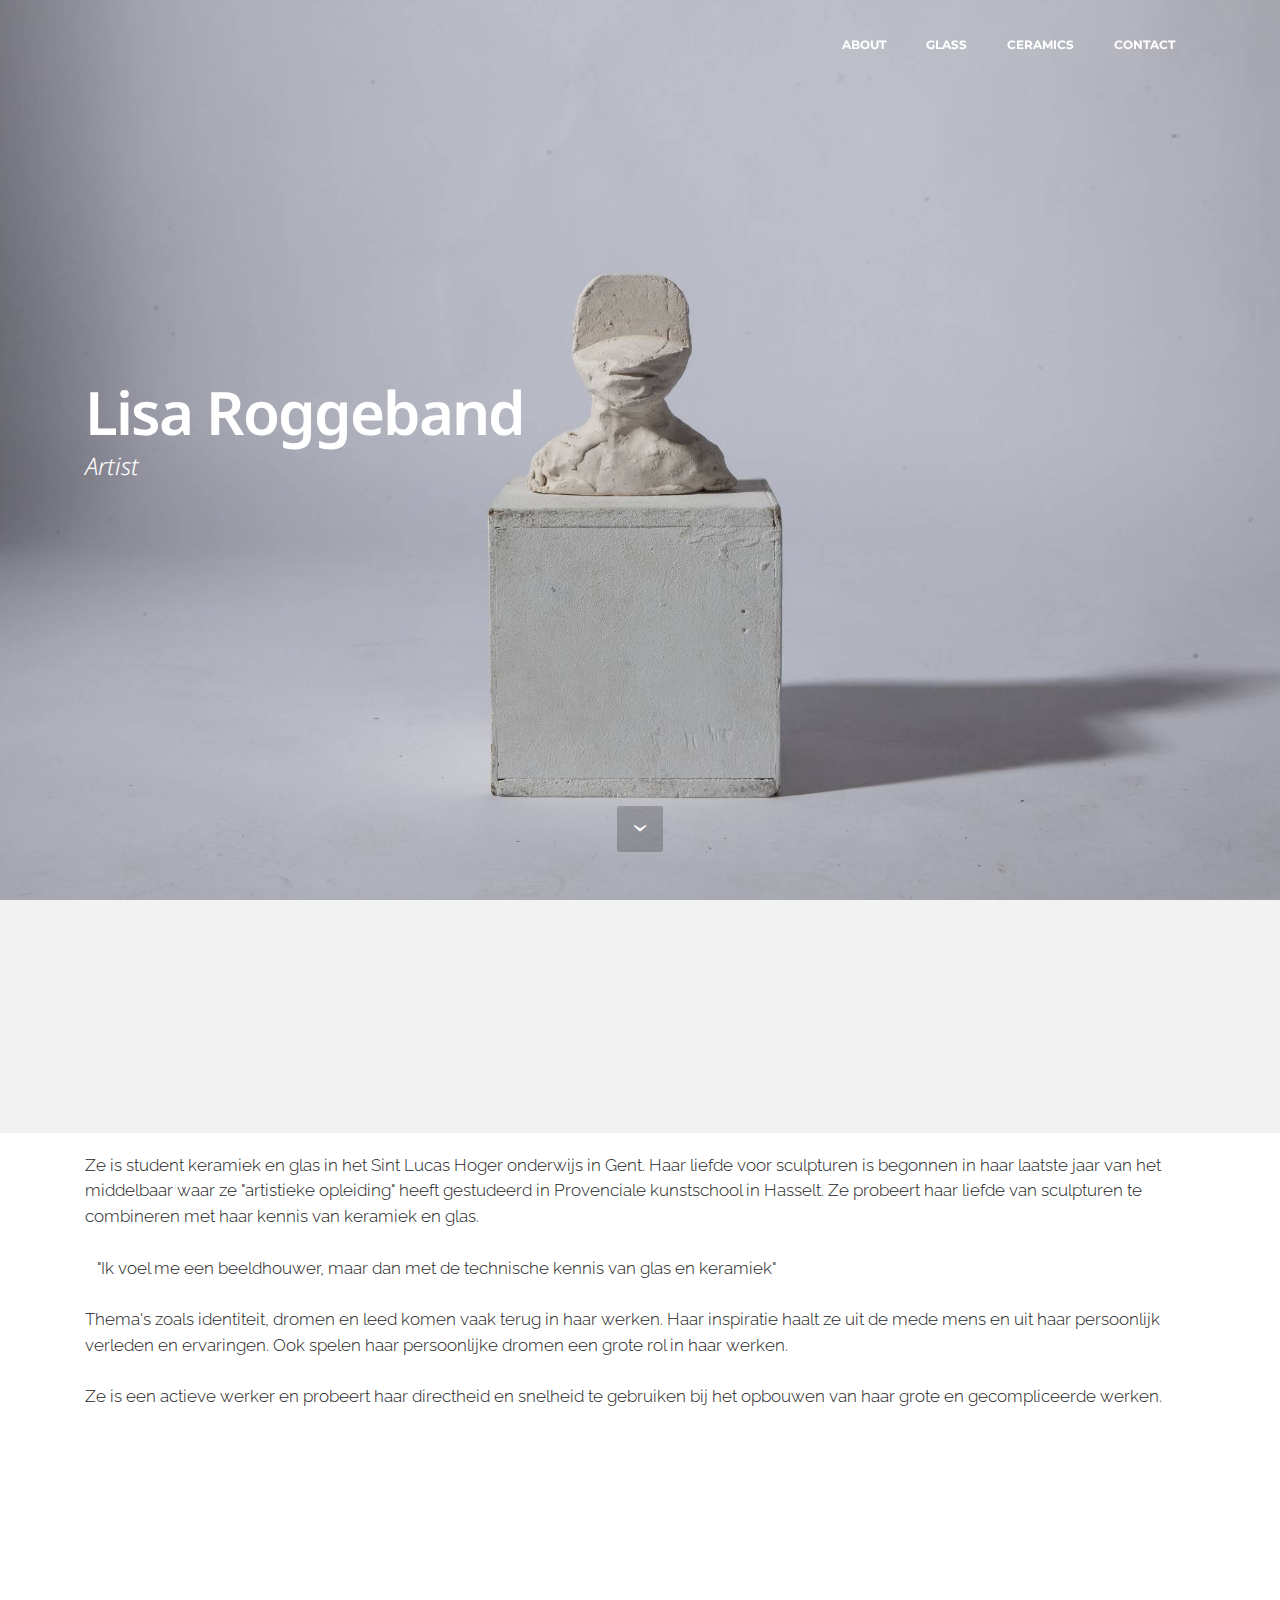
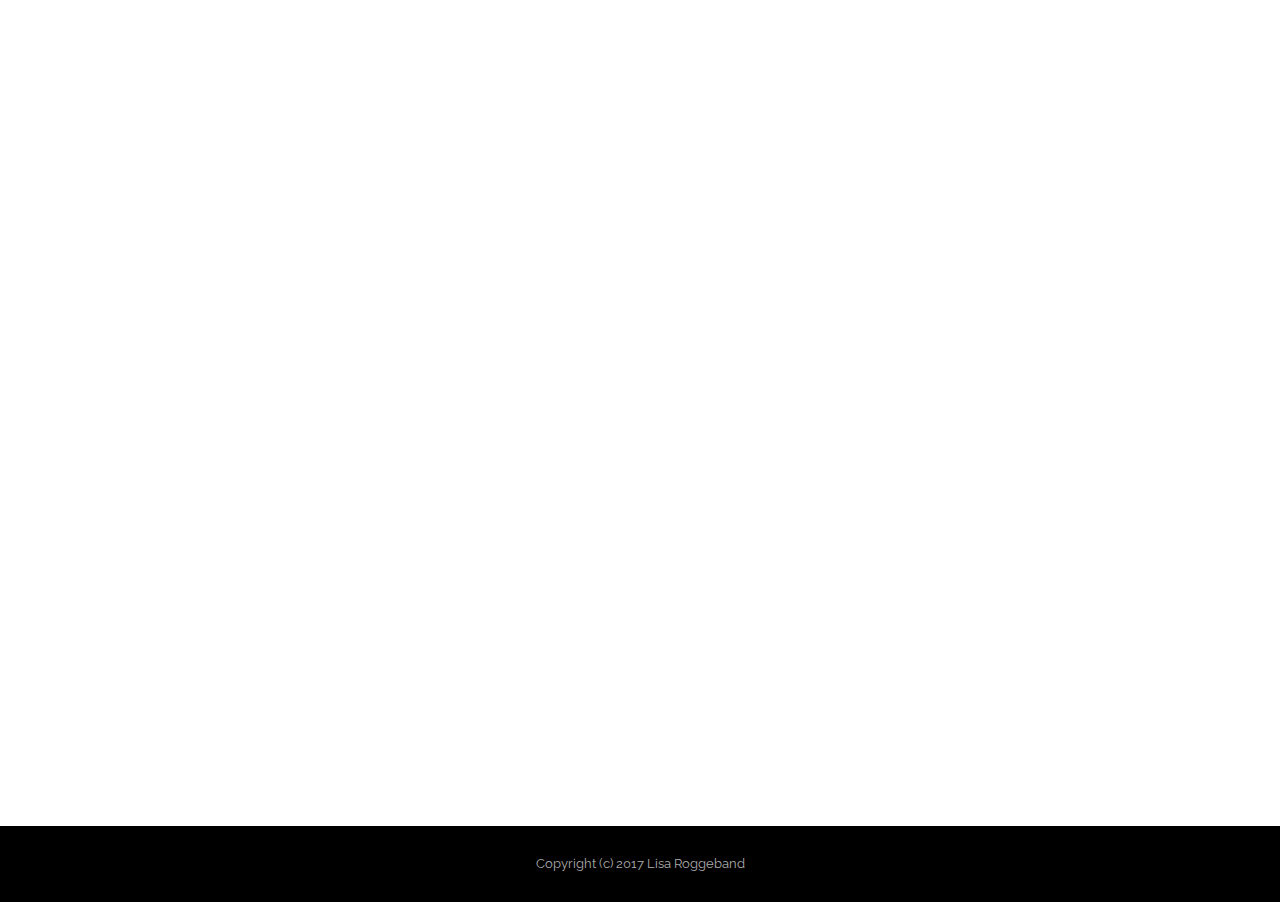
==== index.html @ eeccc331 "create github pages" ====
<!DOCTYPE html>
<html>
<head>
  <!-- Site made with Mobirise Website Builder v3.12.1, https://mobirise.com -->
  <meta charset="UTF-8">
  <meta http-equiv="X-UA-Compatible" content="IE=edge">
  <meta name="generator" content="Mobirise v3.12.1, mobirise.com">
  <meta name="viewport" content="width=device-width, initial-scale=1">
  <link rel="shortcut icon" href="assets/images/logo.png" type="image/x-icon">
  <meta name="description" content="">
  
  <link rel="stylesheet" href="https://fonts.googleapis.com/css?family=Lora:400,700,400italic,700italic&amp;subset=latin">
  <link rel="stylesheet" href="https://fonts.googleapis.com/css?family=Montserrat:400,700">
  <link rel="stylesheet" href="https://fonts.googleapis.com/css?family=Raleway:100,100i,200,200i,300,300i,400,400i,500,500i,600,600i,700,700i,800,800i,900,900i">
  <link rel="stylesheet" href="assets/bootstrap-material-design-font/css/material.css">
  <link rel="stylesheet" href="assets/tether/tether.min.css">
  <link rel="stylesheet" href="assets/bootstrap/css/bootstrap.min.css">
  <link rel="stylesheet" href="assets/dropdown/css/style.css">
  <link rel="stylesheet" href="assets/animate.css/animate.min.css">
  <link rel="stylesheet" href="assets/socicon/css/styles.css">
  <link rel="stylesheet" href="assets/theme/css/style.css">
  <link rel="stylesheet" href="assets/mobirise/css/mbr-additional.css" type="text/css">
  
  
  
</head>
<body>
<section id="menu-1">

    <nav class="navbar navbar-dropdown bg-color transparent navbar-fixed-top">
        <div class="container">

            <div class="mbr-table">
                
                <div class="mbr-table-cell">

                    <button class="navbar-toggler pull-xs-right hidden-md-up" type="button" data-toggle="collapse" data-target="#exCollapsingNavbar">
                        <div class="hamburger-icon"></div>
                    </button>

                    <ul class="nav-dropdown collapse pull-xs-right nav navbar-nav navbar-toggleable-sm" id="exCollapsingNavbar"><li class="nav-item"><a class="nav-link link" href="index.html">ABOUT</a></li><li class="nav-item"><a class="nav-link link" href="page1.html" aria-expanded="false">GLASS</a></li><li class="nav-item"><a class="nav-link link" href="page2.html" aria-expanded="false">CERAMICS</a></li><li class="nav-item"><a class="nav-link link" href="index.html#form1-2" aria-expanded="false">CONTACT</a></li></ul>
                    <button hidden="" class="navbar-toggler navbar-close" type="button" data-toggle="collapse" data-target="#exCollapsingNavbar">
                        <div class="close-icon"></div>
                    </button>

                </div>
            </div>

        </div>
    </nav>

</section>

<section class="engine"><a rel="external" href="https://mobirise.com">mobirise.com</a></section><section class="mbr-section mbr-section-hero mbr-section-full mbr-section-with-arrow mbr-after-navbar" id="header5-0" style="background-image: url(assets/images/-mg-2000x1333.jpg);">

    

    <div class="mbr-table-cell">

        <div class="container">
            <div class="row">
                <div class="mbr-section col-md-10">

                    <h1 class="mbr-section-title display-1">Lisa Roggeband</h1>
                    <p class="mbr-section-lead lead">Artist</p>
                    
                </div>
            </div>
        </div>
    </div>

    <div class="mbr-arrow mbr-arrow-floating" aria-hidden="true"><a href="#msg-box1-v"><i class="mbr-arrow-icon"></i></a></div>

</section>

<section class="mbr-info mbr-info-extra mbr-section mbr-section-md-padding" id="msg-box1-v" style="background-color: rgb(242, 242, 242); padding-top: 90px; padding-bottom: 90px;">

    
    <div class="container">
        <div class="row">


            


            <div class="mbr-table-md-up">
                <div class="mbr-table-cell mbr-right-padding-md-up col-md-8 text-xs-center text-md-left">
                    
                    <h3 class="mbr-info-title mbr-section-title display-2">Student keramiek &amp; glas</h3>
                </div>

                <div class="mbr-table-cell col-md-4">
                    <div class="text-xs-center"><a class="btn btn-white" href="index.html#content1-o">more info</a></div>
                </div>
            </div>


        </div>
    </div>
</section>

<section class="mbr-section article mbr-section__container" id="content1-o" style="background-color: rgb(255, 255, 255); padding-top: 20px; padding-bottom: 20px;">

    <div class="container">
        <div class="row">
            <div class="col-xs-12 lead">Ze is student keramiek en glas in het Sint Lucas Hoger onderwijs in Gent.  Haar liefde voor sculpturen is begonnen in haar laatste jaar van het middelbaar waar ze  "artistieke opleiding" heeft gestudeerd in Provenciale  kunstschool in Hasselt.  Ze  probeert haar liefde van sculpturen  te combineren met haar kennis van  keramiek en glas.<div><br></div><div>&nbsp; &nbsp;"Ik voel me een beeldhouwer, maar dan met de  technische kennis van glas en keramiek"</div><div><br></div><div>Thema's zoals identiteit, dromen en leed komen vaak terug in haar werken.  Haar inspiratie haalt ze uit de mede mens <span style="font-size: 1.07rem; line-height: 1.5;">en uit haar persoonlijk verleden en ervaringen. Ook spelen haar persoonlijke dromen een grote rol in haar werken.</span></div><div><br></div><div>Ze is een actieve werker en probeert haar directheid en snelheid te gebruiken bij het opbouwen van haar  grote en gecompliceerde werken.</div></div>
        </div>
    </div>

</section>

<section class="mbr-section" id="form1-2" style="background-color: rgb(255, 255, 255); padding-top: 120px; padding-bottom: 120px;">
    
    <div class="mbr-section mbr-section__container mbr-section__container--middle">
        <div class="container">
            <div class="row">
                <div class="col-xs-12 text-xs-center">
                    <h3 class="mbr-section-title display-2">CONTACT FORM</h3>
                    <small class="mbr-section-subtitle"></small>
                </div>
            </div>
        </div>
    </div>
    <div class="mbr-section mbr-section-nopadding">
        <div class="container">
            <div class="row">
                <div class="col-xs-12 col-lg-10 col-lg-offset-1" data-form-type="formoid">


                    <div data-form-alert="true">
                        <div hidden="" data-form-alert-success="true" class="alert alert-form alert-success text-xs-center">Thanks for filling out form!</div>
                    </div>


                    <form action="https://mobirise.com/" method="post" data-form-title="CONTACT FORM">

                        <input type="hidden" value="vZGWhtPg8Lp23TnS9Wq8iOWR2D7Uo6LAaB0rrmA/RRCrQzV2FzA0Ax295Jabs2eQltb4rf1u24+aYiEefLX6XYoqRuXpd+p9cpqfuoFsU4Yz9h3Vhm1+t+rFtTfT/Kjt" data-form-email="true">

                        <div class="row row-sm-offset">

                            <div class="col-xs-12 col-md-4">
                                <div class="form-group">
                                    <label class="form-control-label" for="form1-2-name">Name<span class="form-asterisk">*</span></label>
                                    <input type="text" class="form-control" name="name" required="" data-form-field="Name" id="form1-2-name">
                                </div>
                            </div>

                            <div class="col-xs-12 col-md-4">
                                <div class="form-group">
                                    <label class="form-control-label" for="form1-2-email">Email<span class="form-asterisk">*</span></label>
                                    <input type="email" class="form-control" name="email" required="" data-form-field="Email" id="form1-2-email">
                                </div>
                            </div>

                            <div class="col-xs-12 col-md-4">
                                <div class="form-group">
                                    <label class="form-control-label" for="form1-2-phone">Phone</label>
                                    <input type="tel" class="form-control" name="phone" data-form-field="Phone" id="form1-2-phone">
                                </div>
                            </div>

                        </div>

                        <div class="form-group">
                            <label class="form-control-label" for="form1-2-message">Message</label>
                            <textarea class="form-control" name="message" rows="7" data-form-field="Message" id="form1-2-message"></textarea>
                        </div>

                        <div><button type="submit" class="btn btn-black">CONTACT US</button></div>

                    </form>
                </div>
            </div>
        </div>
    </div>
</section>

<section class="mbr-section mbr-section-md-padding" id="social-buttons1-u" style="background-color: rgb(255, 255, 255); padding-top: 90px; padding-bottom: 90px;">
    
    <div class="container">
        <div class="row">
            <div class="col-md-8 col-md-offset-2 text-xs-center">
                <h3 class="mbr-section-title display-2">SHARE THIS PAGE!</h3>
                <div>

                  <div class="mbr-social-likes" data-counters="false">
                    <span class="btn btn-social facebook" title="Share link on Facebook">
                        <i class="socicon socicon-facebook"></i>
                    </span>
                    <span class="btn btn-social twitter" title="Share link on Twitter">
                        <i class="socicon socicon-twitter"></i>
                    </span>
                    <span class="btn btn-social plusone" title="Share link on Google+">
                        <i class="socicon socicon-googleplus"></i>
                    </span>
                    
                    
                  </div>

                </div>
            </div>
        </div>
    </div>
</section>

<footer class="mbr-small-footer mbr-section mbr-section-nopadding" id="footer1-12" style="background-color: rgb(0, 0, 0); padding-top: 1.75rem; padding-bottom: 1.75rem;">
    
    <div class="container">
        <p class="text-xs-center">Copyright (c) 2017 Lisa Roggeband</p>
    </div>
</footer>


  <script src="assets/web/assets/jquery/jquery.min.js"></script>
  <script src="assets/tether/tether.min.js"></script>
  <script src="assets/bootstrap/js/bootstrap.min.js"></script>
  <script src="assets/smooth-scroll/smooth-scroll.js"></script>
  <script src="assets/dropdown/js/script.min.js"></script>
  <script src="assets/touch-swipe/jquery.touch-swipe.min.js"></script>
  <script src="assets/viewport-checker/jquery.viewportchecker.js"></script>
  <script src="assets/social-likes/social-likes.js"></script>
  <script src="assets/theme/js/script.js"></script>
  <script src="assets/formoid/formoid.min.js"></script>
  
  
  <input name="animation" type="hidden">
  </body>
</html>
---- assets/bootstrap-material-design-font/css/material.css ----
@font-face {
  font-family: 'Material-Design-Icons';
  src: url('../fonts/Material-Design-Icons.eot?3ocs8m');
  src: url('../fonts/Material-Design-Icons.eot?#iefix3ocs8m') format('embedded-opentype'), url('../fonts/Material-Design-Icons.woff?3ocs8m') format('woff'), url('../fonts/Material-Design-Icons.ttf?3ocs8m') format('truetype'), url('../fonts/Material-Design-Icons.svg?3ocs8m#Material-Design-Icons') format('svg');
  font-weight: normal;
  font-style: normal;
}
[class^="mdi-"],
[class*="mdi-"] {
  speak: none;
  display: inline-block;
  font-style: normal;
  font-variant:normal;
  font-weight:normal;
  /*font-size:24px;*/
  line-height:1;
  font-family:'Material-Design-Icons' !important;
  text-rendering: auto;
  
  -webkit-font-smoothing: antialiased;
  -moz-osx-font-smoothing: grayscale;
  -webkit-transform: translate(0, 0);
      -ms-transform: translate(0, 0);
          transform: translate(0, 0);
}
[class^="mdi-"]:before,
[class*="mdi-"]:before {
  display: inline-block;
  speak: none;
  text-decoration: inherit;
}
[class^="mdi-"].pull-left,
[class*="mdi-"].pull-left {
  margin-right: .3em;
}
[class^="mdi-"].pull-right,
[class*="mdi-"].pull-right {
  margin-left: .3em;
}
[class^="mdi-"].mdi-lg:before,
[class*="mdi-"].mdi-lg:before,
[class^="mdi-"].mdi-lg:after,
[class*="mdi-"].mdi-lg:after {
  font-size: 1.33333333em;
  line-height: 0.75em;
  vertical-align: -15%;
}
[class^="mdi-"].mdi-2x:before,
[class*="mdi-"].mdi-2x:before,
[class^="mdi-"].mdi-2x:after,
[class*="mdi-"].mdi-2x:after {
  font-size: 2em;
}
[class^="mdi-"].mdi-3x:before,
[class*="mdi-"].mdi-3x:before,
[class^="mdi-"].mdi-3x:after,
[class*="mdi-"].mdi-3x:after {
  font-size: 3em;
}
[class^="mdi-"].mdi-4x:before,
[class*="mdi-"].mdi-4x:before,
[class^="mdi-"].mdi-4x:after,
[class*="mdi-"].mdi-4x:after {
  font-size: 4em;
}
[class^="mdi-"].mdi-5x:before,
[class*="mdi-"].mdi-5x:before,
[class^="mdi-"].mdi-5x:after,
[class*="mdi-"].mdi-5x:after {
  font-size: 5em;
}
[class^="mdi-device-signal-cellular-"]:after,
[class^="mdi-device-battery-"]:after,
[class^="mdi-device-battery-charging-"]:after,
[class^="mdi-device-signal-cellular-connected-no-internet-"]:after,
[class^="mdi-device-signal-wifi-"]:after,
[class^="mdi-device-signal-wifi-statusbar-not-connected"]:after,
.mdi-device-network-wifi:after {
  opacity: .3;
  position: absolute;
  left: 0;
  top: 0;
  z-index: 1;
  display: inline-block;
  speak: none;
  text-decoration: inherit;
}
[class^="mdi-device-signal-cellular-"]:after {
  content: "\e758";
}
[class^="mdi-device-battery-"]:after {
  content: "\e735";
}
[class^="mdi-device-battery-charging-"]:after {
  content: "\e733";
}
[class^="mdi-device-signal-cellular-connected-no-internet-"]:after {
  content: "\e75d";
}
[class^="mdi-device-signal-wifi-"]:after,
.mdi-device-network-wifi:after {
  content: "\e765";
}
[class^="mdi-device-signal-wifi-statusbasr-not-connected"]:after {
  content: "\e8f7";
}
.mdi-device-signal-cellular-off:after,
.mdi-device-signal-cellular-null:after,
.mdi-device-signal-cellular-no-sim:after,
.mdi-device-signal-wifi-off:after,
.mdi-device-signal-wifi-4-bar:after,
.mdi-device-signal-cellular-4-bar:after,
.mdi-device-battery-alert:after,
.mdi-device-signal-cellular-connected-no-internet-4-bar:after,
.mdi-device-battery-std:after,
.mdi-device-battery-full .mdi-device-battery-unknown:after {
  content: "";
}
.mdi-fw {
  width: 1.28571429em;
  text-align: center;
}
.mdi-ul {
  padding-left: 0;
  margin-left: 2.14285714em;
  list-style-type: none;
}
.mdi-ul > li {
  position: relative;
}
.mdi-li {
  position: absolute;
  left: -2.14285714em;
  width: 2.14285714em;
  top: 0.14285714em;
  text-align: center;
}
.mdi-li.mdi-lg {
  left: -1.85714286em;
}
.mdi-border {
  padding: .2em .25em .15em;
  border: solid 0.08em #eeeeee;
  border-radius: .1em;
}
.mdi-spin {
  -webkit-animation: mdi-spin 2s infinite linear;
  animation: mdi-spin 2s infinite linear;
  -webkit-transform-origin: 50% 50%;
  -ms-transform-origin: 50% 50%;
      transform-origin: 50% 50%;
}
.mdi-pulse {
  -webkit-animation: mdi-spin 1s steps(8) infinite;
  animation: mdi-spin 1s steps(8) infinite;
  -webkit-transform-origin: 50% 50%;
  -ms-transform-origin: 50% 50%;
      transform-origin: 50% 50%;
}
@-webkit-keyframes mdi-spin {
  0% {
    -webkit-transform: rotate(0deg);
    transform: rotate(0deg);
  }
  100% {
    -webkit-transform: rotate(359deg);
    transform: rotate(359deg);
  }
}
@keyframes mdi-spin {
  0% {
    -webkit-transform: rotate(0deg);
    transform: rotate(0deg);
  }
  100% {
    -webkit-transform: rotate(359deg);
    transform: rotate(359deg);
  }
}
.mdi-rotate-90 {
  filter: progid:DXImageTransform.Microsoft.BasicImage(rotation=1);
  -webkit-transform: rotate(90deg);
  -ms-transform: rotate(90deg);
  transform: rotate(90deg);
}
.mdi-rotate-180 {
  filter: progid:DXImageTransform.Microsoft.BasicImage(rotation=2);
  -webkit-transform: rotate(180deg);
  -ms-transform: rotate(180deg);
  transform: rotate(180deg);
}
.mdi-rotate-270 {
  filter: progid:DXImageTransform.Microsoft.BasicImage(rotation=3);
  -webkit-transform: rotate(270deg);
  -ms-transform: rotate(270deg);
  transform: rotate(270deg);
}
.mdi-flip-horizontal {
  filter: progid:DXImageTransform.Microsoft.BasicImage(rotation=0, mirror=1);
  -webkit-transform: scale(-1, 1);
  -ms-transform: scale(-1, 1);
  transform: scale(-1, 1);
}
.mdi-flip-vertical {
  filter: progid:DXImageTransform.Microsoft.BasicImage(rotation=2, mirror=1);
  -webkit-transform: scale(1, -1);
  -ms-transform: scale(1, -1);
  transform: scale(1, -1);
}
:root .mdi-rotate-90,
:root .mdi-rotate-180,
:root .mdi-rotate-270,
:root .mdi-flip-horizontal,
:root .mdi-flip-vertical {
  -webkit-filter: none;
          filter: none;
}
.mdi-stack {
  position: relative;
  display: inline-block;
  width: 2em;
  height: 2em;
  line-height: 2em;
  vertical-align: middle;
}
.mdi-stack-1x,
.mdi-stack-2x {
  position: absolute;
  left: 0;
  width: 100%;
  text-align: center;
}
.mdi-stack-1x {
  line-height: inherit;
}
.mdi-stack-2x {
  font-size: 2em;
}
.mdi-inverse {
  color: #ffffff;
}
/* Start Icons */
.mdi-action-3d-rotation:before {
  content: "\e600";
}
.mdi-action-accessibility:before {
  content: "\e601";
}
.mdi-action-account-balance-wallet:before {
  content: "\e602";
}
.mdi-action-account-balance:before {
  content: "\e603";
}
.mdi-action-account-box:before {
  content: "\e604";
}
.mdi-action-account-child:before {
  content: "\e605";
}
.mdi-action-account-circle:before {
  content: "\e606";
}
.mdi-action-add-shopping-cart:before {
  content: "\e607";
}
.mdi-action-alarm-add:before {
  content: "\e608";
}
.mdi-action-alarm-off:before {
  content: "\e609";
}
.mdi-action-alarm-on:before {
  content: "\e60a";
}
.mdi-action-alarm:before {
  content: "\e60b";
}
.mdi-action-android:before {
  content: "\e60c";
}
.mdi-action-announcement:before {
  content: "\e60d";
}
.mdi-action-aspect-ratio:before {
  content: "\e60e";
}
.mdi-action-assessment:before {
  content: "\e60f";
}
.mdi-action-assignment-ind:before {
  content: "\e610";
}
.mdi-action-assignment-late:before {
  content: "\e611";
}
.mdi-action-assignment-return:before {
  content: "\e612";
}
.mdi-action-assignment-returned:before {
  content: "\e613";
}
.mdi-action-assignment-turned-in:before {
  content: "\e614";
}
.mdi-action-assignment:before {
  content: "\e615";
}
.mdi-action-autorenew:before {
  content: "\e616";
}
.mdi-action-backup:before {
  content: "\e617";
}
.mdi-action-book:before {
  content: "\e618";
}
.mdi-action-bookmark-outline:before {
  content: "\e619";
}
.mdi-action-bookmark:before {
  content: "\e61a";
}
.mdi-action-bug-report:before {
  content: "\e61b";
}
.mdi-action-cached:before {
  content: "\e61c";
}
.mdi-action-check-circle:before {
  content: "\e61d";
}
.mdi-action-class:before {
  content: "\e61e";
}
.mdi-action-credit-card:before {
  content: "\e61f";
}
.mdi-action-dashboard:before {
  content: "\e620";
}
.mdi-action-delete:before {
  content: "\e621";
}
.mdi-action-description:before {
  content: "\e622";
}
.mdi-action-dns:before {
  content: "\e623";
}
.mdi-action-done-all:before {
  content: "\e624";
}
.mdi-action-done:before {
  content: "\e625";
}
.mdi-action-event:before {
  content: "\e626";
}
.mdi-action-exit-to-app:before {
  content: "\e627";
}
.mdi-action-explore:before {
  content: "\e628";
}
.mdi-action-extension:before {
  content: "\e629";
}
.mdi-action-face-unlock:before {
  content: "\e62a";
}
.mdi-action-favorite-outline:before {
  content: "\e62b";
}
.mdi-action-favorite:before {
  content: "\e62c";
}
.mdi-action-find-in-page:before {
  content: "\e62d";
}
.mdi-action-find-replace:before {
  content: "\e62e";
}
.mdi-action-flip-to-back:before {
  content: "\e62f";
}
.mdi-action-flip-to-front:before {
  content: "\e630";
}
.mdi-action-get-app:before {
  content: "\e631";
}
.mdi-action-grade:before {
  content: "\e632";
}
.mdi-action-group-work:before {
  content: "\e633";
}
.mdi-action-help:before {
  content: "\e634";
}
.mdi-action-highlight-remove:before {
  content: "\e635";
}
.mdi-action-history:before {
  content: "\e636";
}
.mdi-action-home:before {
  content: "\e637";
}
.mdi-action-https:before {
  content: "\e638";
}
.mdi-action-info-outline:before {
  content: "\e639";
}
.mdi-action-info:before {
  content: "\e63a";
}
.mdi-action-input:before {
  content: "\e63b";
}
.mdi-action-invert-colors:before {
  content: "\e63c";
}
.mdi-action-label-outline:before {
  content: "\e63d";
}
.mdi-action-label:before {
  content: "\e63e";
}
.mdi-action-language:before {
  content: "\e63f";
}
.mdi-action-launch:before {
  content: "\e640";
}
.mdi-action-list:before {
  content: "\e641";
}
.mdi-action-lock-open:before {
  content: "\e642";
}
.mdi-action-lock-outline:before {
  content: "\e643";
}
.mdi-action-lock:before {
  content: "\e644";
}
.mdi-action-loyalty:before {
  content: "\e645";
}
.mdi-action-markunread-mailbox:before {
  content: "\e646";
}
.mdi-action-note-add:before {
  content: "\e647";
}
.mdi-action-open-in-browser:before {
  content: "\e648";
}
.mdi-action-open-in-new:before {
  content: "\e649";
}
.mdi-action-open-with:before {
  content: "\e64a";
}
.mdi-action-pageview:before {
  content: "\e64b";
}
.mdi-action-payment:before {
  content: "\e64c";
}
.mdi-action-perm-camera-mic:before {
  content: "\e64d";
}
.mdi-action-perm-contact-cal:before {
  content: "\e64e";
}
.mdi-action-perm-data-setting:before {
  content: "\e64f";
}
.mdi-action-perm-device-info:before {
  content: "\e650";
}
.mdi-action-perm-identity:before {
  content: "\e651";
}
.mdi-action-perm-media:before {
  content: "\e652";
}
.mdi-action-perm-phone-msg:before {
  content: "\e653";
}
.mdi-action-perm-scan-wifi:before {
  content: "\e654";
}
.mdi-action-picture-in-picture:before {
  content: "\e655";
}
.mdi-action-polymer:before {
  content: "\e656";
}
.mdi-action-print:before {
  content: "\e657";
}
.mdi-action-query-builder:before {
  content: "\e658";
}
.mdi-action-question-answer:before {
  content: "\e659";
}
.mdi-action-receipt:before {
  content: "\e65a";
}
.mdi-action-redeem:before {
  content: "\e65b";
}
.mdi-action-reorder:before {
  content: "\e65c";
}
.mdi-action-report-problem:before {
  content: "\e65d";
}
.mdi-action-restore:before {
  content: "\e65e";
}
.mdi-action-room:before {
  content: "\e65f";
}
.mdi-action-schedule:before {
  content: "\e660";
}
.mdi-action-search:before {
  content: "\e661";
}
.mdi-action-settings-applications:before {
  content: "\e662";
}
.mdi-action-settings-backup-restore:before {
  content: "\e663";
}
.mdi-action-settings-bluetooth:before {
  content: "\e664";
}
.mdi-action-settings-cell:before {
  content: "\e665";
}
.mdi-action-settings-display:before {
  content: "\e666";
}
.mdi-action-settings-ethernet:before {
  content: "\e667";
}
.mdi-action-settings-input-antenna:before {
  content: "\e668";
}
.mdi-action-settings-input-component:before {
  content: "\e669";
}
.mdi-action-settings-input-composite:before {
  content: "\e66a";
}
.mdi-action-settings-input-hdmi:before {
  content: "\e66b";
}
.mdi-action-settings-input-svideo:before {
  content: "\e66c";
}
.mdi-action-settings-overscan:before {
  content: "\e66d";
}
.mdi-action-settings-phone:before {
  content: "\e66e";
}
.mdi-action-settings-power:before {
  content: "\e66f";
}
.mdi-action-settings-remote:before {
  content: "\e670";
}
.mdi-action-settings-voice:before {
  content: "\e671";
}
.mdi-action-settings:before {
  content: "\e672";
}
.mdi-action-shop-two:before {
  content: "\e673";
}
.mdi-action-shop:before {
  content: "\e674";
}
.mdi-action-shopping-basket:before {
  content: "\e675";
}
.mdi-action-shopping-cart:before {
  content: "\e676";
}
.mdi-action-speaker-notes:before {
  content: "\e677";
}
.mdi-action-spellcheck:before {
  content: "\e678";
}
.mdi-action-star-rate:before {
  content: "\e679";
}
.mdi-action-stars:before {
  content: "\e67a";
}
.mdi-action-store:before {
  content: "\e67b";
}
.mdi-action-subject:before {
  content: "\e67c";
}
.mdi-action-supervisor-account:before {
  content: "\e67d";
}
.mdi-action-swap-horiz:before {
  content: "\e67e";
}
.mdi-action-swap-vert-circle:before {
  content: "\e67f";
}
.mdi-action-swap-vert:before {
  content: "\e680";
}
.mdi-action-system-update-tv:before {
  content: "\e681";
}
.mdi-action-tab-unselected:before {
  content: "\e682";
}
.mdi-action-tab:before {
  content: "\e683";
}
.mdi-action-theaters:before {
  content: "\e684";
}
.mdi-action-thumb-down:before {
  content: "\e685";
}
.mdi-action-thumb-up:before {
  content: "\e686";
}
.mdi-action-thumbs-up-down:before {
  content: "\e687";
}
.mdi-action-toc:before {
  content: "\e688";
}
.mdi-action-today:before {
  content: "\e689";
}
.mdi-action-track-changes:before {
  content: "\e68a";
}
.mdi-action-translate:before {
  content: "\e68b";
}
.mdi-action-trending-down:before {
  content: "\e68c";
}
.mdi-action-trending-neutral:before {
  content: "\e68d";
}
.mdi-action-trending-up:before {
  content: "\e68e";
}
.mdi-action-turned-in-not:before {
  content: "\e68f";
}
.mdi-action-turned-in:before {
  content: "\e690";
}
.mdi-action-verified-user:before {
  content: "\e691";
}
.mdi-action-view-agenda:before {
  content: "\e692";
}
.mdi-action-view-array:before {
  content: "\e693";
}
.mdi-action-view-carousel:before {
  content: "\e694";
}
.mdi-action-view-column:before {
  content: "\e695";
}
.mdi-action-view-day:before {
  content: "\e696";
}
.mdi-action-view-headline:before {
  content: "\e697";
}
.mdi-action-view-list:before {
  content: "\e698";
}
.mdi-action-view-module:before {
  content: "\e699";
}
.mdi-action-view-quilt:before {
  content: "\e69a";
}
.mdi-action-view-stream:before {
  content: "\e69b";
}
.mdi-action-view-week:before {
  content: "\e69c";
}
.mdi-action-visibility-off:before {
  content: "\e69d";
}
.mdi-action-visibility:before {
  content: "\e69e";
}
.mdi-action-wallet-giftcard:before {
  content: "\e69f";
}
.mdi-action-wallet-membership:before {
  content: "\e6a0";
}
.mdi-action-wallet-travel:before {
  content: "\e6a1";
}
.mdi-action-work:before {
  content: "\e6a2";
}
.mdi-alert-error:before {
  content: "\e6a3";
}
.mdi-alert-warning:before {
  content: "\e6a4";
}
.mdi-av-album:before {
  content: "\e6a5";
}
.mdi-av-closed-caption:before {
  content: "\e6a6";
}
.mdi-av-equalizer:before {
  content: "\e6a7";
}
.mdi-av-explicit:before {
  content: "\e6a8";
}
.mdi-av-fast-forward:before {
  content: "\e6a9";
}
.mdi-av-fast-rewind:before {
  content: "\e6aa";
}
.mdi-av-games:before {
  content: "\e6ab";
}
.mdi-av-hearing:before {
  content: "\e6ac";
}
.mdi-av-high-quality:before {
  content: "\e6ad";
}
.mdi-av-loop:before {
  content: "\e6ae";
}
.mdi-av-mic-none:before {
  content: "\e6af";
}
.mdi-av-mic-off:before {
  content: "\e6b0";
}
.mdi-av-mic:before {
  content: "\e6b1";
}
.mdi-av-movie:before {
  content: "\e6b2";
}
.mdi-av-my-library-add:before {
  content: "\e6b3";
}
.mdi-av-my-library-books:before {
  content: "\e6b4";
}
.mdi-av-my-library-music:before {
  content: "\e6b5";
}
.mdi-av-new-releases:before {
  content: "\e6b6";
}
.mdi-av-not-interested:before {
  content: "\e6b7";
}
.mdi-av-pause-circle-fill:before {
  content: "\e6b8";
}
.mdi-av-pause-circle-outline:before {
  content: "\e6b9";
}
.mdi-av-pause:before {
  content: "\e6ba";
}
.mdi-av-play-arrow:before {
  content: "\e6bb";
}
.mdi-av-play-circle-fill:before {
  content: "\e6bc";
}
.mdi-av-play-circle-outline:before {
  content: "\e6bd";
}
.mdi-av-play-shopping-bag:before {
  content: "\e6be";
}
.mdi-av-playlist-add:before {
  content: "\e6bf";
}
.mdi-av-queue-music:before {
  content: "\e6c0";
}
.mdi-av-queue:before {
  content: "\e6c1";
}
.mdi-av-radio:before {
  content: "\e6c2";
}
.mdi-av-recent-actors:before {
  content: "\e6c3";
}
.mdi-av-repeat-one:before {
  content: "\e6c4";
}
.mdi-av-repeat:before {
  content: "\e6c5";
}
.mdi-av-replay:before {
  content: "\e6c6";
}
.mdi-av-shuffle:before {
  content: "\e6c7";
}
.mdi-av-skip-next:before {
  content: "\e6c8";
}
.mdi-av-skip-previous:before {
  content: "\e6c9";
}
.mdi-av-snooze:before {
  content: "\e6ca";
}
.mdi-av-stop:before {
  content: "\e6cb";
}
.mdi-av-subtitles:before {
  content: "\e6cc";
}
.mdi-av-surround-sound:before {
  content: "\e6cd";
}
.mdi-av-timer:before {
  content: "\e6ce";
}
.mdi-av-video-collection:before {
  content: "\e6cf";
}
.mdi-av-videocam-off:before {
  content: "\e6d0";
}
.mdi-av-videocam:before {
  content: "\e6d1";
}
.mdi-av-volume-down:before {
  content: "\e6d2";
}
.mdi-av-volume-mute:before {
  content: "\e6d3";
}
.mdi-av-volume-off:before {
  content: "\e6d4";
}
.mdi-av-volume-up:before {
  content: "\e6d5";
}
.mdi-av-web:before {
  content: "\e6d6";
}
.mdi-communication-business:before {
  content: "\e6d7";
}
.mdi-communication-call-end:before {
  content: "\e6d8";
}
.mdi-communication-call-made:before {
  content: "\e6d9";
}
.mdi-communication-call-merge:before {
  content: "\e6da";
}
.mdi-communication-call-missed:before {
  content: "\e6db";
}
.mdi-communication-call-received:before {
  content: "\e6dc";
}
.mdi-communication-call-split:before {
  content: "\e6dd";
}
.mdi-communication-call:before {
  content: "\e6de";
}
.mdi-communication-chat:before {
  content: "\e6df";
}
.mdi-communication-clear-all:before {
  content: "\e6e0";
}
.mdi-communication-comment:before {
  content: "\e6e1";
}
.mdi-communication-contacts:before {
  content: "\e6e2";
}
.mdi-communication-dialer-sip:before {
  content: "\e6e3";
}
.mdi-communication-dialpad:before {
  content: "\e6e4";
}
.mdi-communication-dnd-on:before {
  content: "\e6e5";
}
.mdi-communication-email:before {
  content: "\e6e6";
}
.mdi-communication-forum:before {
  content: "\e6e7";
}
.mdi-communication-import-export:before {
  content: "\e6e8";
}
.mdi-communication-invert-colors-off:before {
  content: "\e6e9";
}
.mdi-communication-invert-colors-on:before {
  content: "\e6ea";
}
.mdi-communication-live-help:before {
  content: "\e6eb";
}
.mdi-communication-location-off:before {
  content: "\e6ec";
}
.mdi-communication-location-on:before {
  content: "\e6ed";
}
.mdi-communication-message:before {
  content: "\e6ee";
}
.mdi-communication-messenger:before {
  content: "\e6ef";
}
.mdi-communication-no-sim:before {
  content: "\e6f0";
}
.mdi-communication-phone:before {
  content: "\e6f1";
}
.mdi-communication-portable-wifi-off:before {
  content: "\e6f2";
}
.mdi-communication-quick-contacts-dialer:before {
  content: "\e6f3";
}
.mdi-communication-quick-contacts-mail:before {
  content: "\e6f4";
}
.mdi-communication-ring-volume:before {
  content: "\e6f5";
}
.mdi-communication-stay-current-landscape:before {
  content: "\e6f6";
}
.mdi-communication-stay-current-portrait:before {
  content: "\e6f7";
}
.mdi-communication-stay-primary-landscape:before {
  content: "\e6f8";
}
.mdi-communication-stay-primary-portrait:before {
  content: "\e6f9";
}
.mdi-communication-swap-calls:before {
  content: "\e6fa";
}
.mdi-communication-textsms:before {
  content: "\e6fb";
}
.mdi-communication-voicemail:before {
  content: "\e6fc";
}
.mdi-communication-vpn-key:before {
  content: "\e6fd";
}
.mdi-content-add-box:before {
  content: "\e6fe";
}
.mdi-content-add-circle-outline:before {
  content: "\e6ff";
}
.mdi-content-add-circle:before {
  content: "\e700";
}
.mdi-content-add:before {
  content: "\e701";
}
.mdi-content-archive:before {
  content: "\e702";
}
.mdi-content-backspace:before {
  content: "\e703";
}
.mdi-content-block:before {
  content: "\e704";
}
.mdi-content-clear:before {
  content: "\e705";
}
.mdi-content-content-copy:before {
  content: "\e706";
}
.mdi-content-content-cut:before {
  content: "\e707";
}
.mdi-content-content-paste:before {
  content: "\e708";
}
.mdi-content-create:before {
  content: "\e709";
}
.mdi-content-drafts:before {
  content: "\e70a";
}
.mdi-content-filter-list:before {
  content: "\e70b";
}
.mdi-content-flag:before {
  content: "\e70c";
}
.mdi-content-forward:before {
  content: "\e70d";
}
.mdi-content-gesture:before {
  content: "\e70e";
}
.mdi-content-inbox:before {
  content: "\e70f";
}
.mdi-content-link:before {
  content: "\e710";
}
.mdi-content-mail:before {
  content: "\e711";
}
.mdi-content-markunread:before {
  content: "\e712";
}
.mdi-content-redo:before {
  content: "\e713";
}
.mdi-content-remove-circle-outline:before {
  content: "\e714";
}
.mdi-content-remove-circle:before {
  content: "\e715";
}
.mdi-content-remove:before {
  content: "\e716";
}
.mdi-content-reply-all:before {
  content: "\e717";
}
.mdi-content-reply:before {
  content: "\e718";
}
.mdi-content-report:before {
  content: "\e719";
}
.mdi-content-save:before {
  content: "\e71a";
}
.mdi-content-select-all:before {
  content: "\e71b";
}
.mdi-content-send:before {
  content: "\e71c";
}
.mdi-content-sort:before {
  content: "\e71d";
}
.mdi-content-text-format:before {
  content: "\e71e";
}
.mdi-content-undo:before {
  content: "\e71f";
}
.mdi-editor-attach-file:before {
  content: "\e776";
}
.mdi-editor-attach-money:before {
  content: "\e777";
}
.mdi-editor-border-all:before {
  content: "\e778";
}
.mdi-editor-border-bottom:before {
  content: "\e779";
}
.mdi-editor-border-clear:before {
  content: "\e77a";
}
.mdi-editor-border-color:before {
  content: "\e77b";
}
.mdi-editor-border-horizontal:before {
  content: "\e77c";
}
.mdi-editor-border-inner:before {
  content: "\e77d";
}
.mdi-editor-border-left:before {
  content: "\e77e";
}
.mdi-editor-border-outer:before {
  content: "\e77f";
}
.mdi-editor-border-right:before {
  content: "\e780";
}
.mdi-editor-border-style:before {
  content: "\e781";
}
.mdi-editor-border-top:before {
  content: "\e782";
}
.mdi-editor-border-vertical:before {
  content: "\e783";
}
.mdi-editor-format-align-center:before {
  content: "\e784";
}
.mdi-editor-format-align-justify:before {
  content: "\e785";
}
.mdi-editor-format-align-left:before {
  content: "\e786";
}
.mdi-editor-format-align-right:before {
  content: "\e787";
}
.mdi-editor-format-bold:before {
  content: "\e788";
}
.mdi-editor-format-clear:before {
  content: "\e789";
}
.mdi-editor-format-color-fill:before {
  content: "\e78a";
}
.mdi-editor-format-color-reset:before {
  content: "\e78b";
}
.mdi-editor-format-color-text:before {
  content: "\e78c";
}
.mdi-editor-format-indent-decrease:before {
  content: "\e78d";
}
.mdi-editor-format-indent-increase:before {
  content: "\e78e";
}
.mdi-editor-format-italic:before {
  content: "\e78f";
}
.mdi-editor-format-line-spacing:before {
  content: "\e790";
}
.mdi-editor-format-list-bulleted:before {
  content: "\e791";
}
.mdi-editor-format-list-numbered:before {
  content: "\e792";
}
.mdi-editor-format-paint:before {
  content: "\e793";
}
.mdi-editor-format-quote:before {
  content: "\e794";
}
.mdi-editor-format-size:before {
  content: "\e795";
}
.mdi-editor-format-strikethrough:before {
  content: "\e796";
}
.mdi-editor-format-textdirection-l-to-r:before {
  content: "\e797";
}
.mdi-editor-format-textdirection-r-to-l:before {
  content: "\e798";
}
.mdi-editor-format-underline:before {
  content: "\e799";
}
.mdi-editor-functions:before {
  content: "\e79a";
}
.mdi-editor-insert-chart:before {
  content: "\e79b";
}
.mdi-editor-insert-comment:before {
  content: "\e79c";
}
.mdi-editor-insert-drive-file:before {
  content: "\e79d";
}
.mdi-editor-insert-emoticon:before {
  content: "\e79e";
}
.mdi-editor-insert-invitation:before {
  content: "\e79f";
}
.mdi-editor-insert-link:before {
  content: "\e7a0";
}
.mdi-editor-insert-photo:before {
  content: "\e7a1";
}
.mdi-editor-merge-type:before {
  content: "\e7a2";
}
.mdi-editor-mode-comment:before {
  content: "\e7a3";
}
.mdi-editor-mode-edit:before {
  content: "\e7a4";
}
.mdi-editor-publish:before {
  content: "\e7a5";
}
.mdi-editor-vertical-align-bottom:before {
  content: "\e7a6";
}
.mdi-editor-vertical-align-center:before {
  content: "\e7a7";
}
.mdi-editor-vertical-align-top:before {
  content: "\e7a8";
}
.mdi-editor-wrap-text:before {
  content: "\e7a9";
}
.mdi-file-attachment:before {
  content: "\e7aa";
}
.mdi-file-cloud-circle:before {
  content: "\e7ab";
}
.mdi-file-cloud-done:before {
  content: "\e7ac";
}
.mdi-file-cloud-download:before {
  content: "\e7ad";
}
.mdi-file-cloud-off:before {
  content: "\e7ae";
}
.mdi-file-cloud-queue:before {
  content: "\e7af";
}
.mdi-file-cloud-upload:before {
  content: "\e7b0";
}
.mdi-file-cloud:before {
  content: "\e7b1";
}
.mdi-file-file-download:before {
  content: "\e7b2";
}
.mdi-file-file-upload:before {
  content: "\e7b3";
}
.mdi-file-folder-open:before {
  content: "\e7b4";
}
.mdi-file-folder-shared:before {
  content: "\e7b5";
}
.mdi-file-folder:before {
  content: "\e7b6";
}
.mdi-device-access-alarm:before {
  content: "\e720";
}
.mdi-device-access-alarms:before {
  content: "\e721";
}
.mdi-device-access-time:before {
  content: "\e722";
}
.mdi-device-add-alarm:before {
  content: "\e723";
}
.mdi-device-airplanemode-off:before {
  content: "\e724";
}
.mdi-device-airplanemode-on:before {
  content: "\e725";
}
.mdi-device-battery-20:before {
  content: "\e726";
}
.mdi-device-battery-30:before {
  content: "\e727";
}
.mdi-device-battery-50:before {
  content: "\e728";
}
.mdi-device-battery-60:before {
  content: "\e729";
}
.mdi-device-battery-80:before {
  content: "\e72a";
}
.mdi-device-battery-90:before {
  content: "\e72b";
}
.mdi-device-battery-alert:before {
  content: "\e72c";
}
.mdi-device-battery-charging-20:before {
  content: "\e72d";
}
.mdi-device-battery-charging-30:before {
  content: "\e72e";
}
.mdi-device-battery-charging-50:before {
  content: "\e72f";
}
.mdi-device-battery-charging-60:before {
  content: "\e730";
}
.mdi-device-battery-charging-80:before {
  content: "\e731";
}
.mdi-device-battery-charging-90:before {
  content: "\e732";
}
.mdi-device-battery-charging-full:before {
  content: "\e733";
}
.mdi-device-battery-full:before {
  content: "\e734";
}
.mdi-device-battery-std:before {
  content: "\e735";
}
.mdi-device-battery-unknown:before {
  content: "\e736";
}
.mdi-device-bluetooth-connected:before {
  content: "\e737";
}
.mdi-device-bluetooth-disabled:before {
  content: "\e738";
}
.mdi-device-bluetooth-searching:before {
  content: "\e739";
}
.mdi-device-bluetooth:before {
  content: "\e73a";
}
.mdi-device-brightness-auto:before {
  content: "\e73b";
}
.mdi-device-brightness-high:before {
  content: "\e73c";
}
.mdi-device-brightness-low:before {
  content: "\e73d";
}
.mdi-device-brightness-medium:before {
  content: "\e73e";
}
.mdi-device-data-usage:before {
  content: "\e73f";
}
.mdi-device-developer-mode:before {
  content: "\e740";
}
.mdi-device-devices:before {
  content: "\e741";
}
.mdi-device-dvr:before {
  content: "\e742";
}
.mdi-device-gps-fixed:before {
  content: "\e743";
}
.mdi-device-gps-not-fixed:before {
  content: "\e744";
}
.mdi-device-gps-off:before {
  content: "\e745";
}
.mdi-device-location-disabled:before {
  content: "\e746";
}
.mdi-device-location-searching:before {
  content: "\e747";
}
.mdi-device-multitrack-audio:before {
  content: "\e748";
}
.mdi-device-network-cell:before {
  content: "\e749";
}
.mdi-device-network-wifi:before {
  content: "\e74a";
}
.mdi-device-nfc:before {
  content: "\e74b";
}
.mdi-device-now-wallpaper:before {
  content: "\e74c";
}
.mdi-device-now-widgets:before {
  content: "\e74d";
}
.mdi-device-screen-lock-landscape:before {
  content: "\e74e";
}
.mdi-device-screen-lock-portrait:before {
  content: "\e74f";
}
.mdi-device-screen-lock-rotation:before {
  content: "\e750";
}
.mdi-device-screen-rotation:before {
  content: "\e751";
}
.mdi-device-sd-storage:before {
  content: "\e752";
}
.mdi-device-settings-system-daydream:before {
  content: "\e753";
}
.mdi-device-signal-cellular-0-bar:before {
  content: "\e754";
}
.mdi-device-signal-cellular-1-bar:before {
  content: "\e755";
}
.mdi-device-signal-cellular-2-bar:before {
  content: "\e756";
}
.mdi-device-signal-cellular-3-bar:before {
  content: "\e757";
}
.mdi-device-signal-cellular-4-bar:before {
  content: "\e758";
}
.mdi-signal-wifi-statusbar-connected-no-internet-after:before {
  content: "\e8f6";
}
.mdi-device-signal-cellular-connected-no-internet-0-bar:before {
  content: "\e759";
}
.mdi-device-signal-cellular-connected-no-internet-1-bar:before {
  content: "\e75a";
}
.mdi-device-signal-cellular-connected-no-internet-2-bar:before {
  content: "\e75b";
}
.mdi-device-signal-cellular-connected-no-internet-3-bar:before {
  content: "\e75c";
}
.mdi-device-signal-cellular-connected-no-internet-4-bar:before {
  content: "\e75d";
}
.mdi-device-signal-cellular-no-sim:before {
  content: "\e75e";
}
.mdi-device-signal-cellular-null:before {
  content: "\e75f";
}
.mdi-device-signal-cellular-off:before {
  content: "\e760";
}
.mdi-device-signal-wifi-0-bar:before {
  content: "\e761";
}
.mdi-device-signal-wifi-1-bar:before {
  content: "\e762";
}
.mdi-device-signal-wifi-2-bar:before {
  content: "\e763";
}
.mdi-device-signal-wifi-3-bar:before {
  content: "\e764";
}
.mdi-device-signal-wifi-4-bar:before {
  content: "\e765";
}
.mdi-device-signal-wifi-off:before {
  content: "\e766";
}
.mdi-device-signal-wifi-statusbar-1-bar:before {
  content: "\e767";
}
.mdi-device-signal-wifi-statusbar-2-bar:before {
  content: "\e768";
}
.mdi-device-signal-wifi-statusbar-3-bar:before {
  content: "\e769";
}
.mdi-device-signal-wifi-statusbar-4-bar:before {
  content: "\e76a";
}
.mdi-device-signal-wifi-statusbar-connected-no-internet-:before {
  content: "\e76b";
}
.mdi-device-signal-wifi-statusbar-connected-no-internet:before {
  content: "\e76f";
}
.mdi-device-signal-wifi-statusbar-connected-no-internet-2:before {
  content: "\e76c";
}
.mdi-device-signal-wifi-statusbar-connected-no-internet-3:before {
  content: "\e76d";
}
.mdi-device-signal-wifi-statusbar-connected-no-internet-4:before {
  content: "\e76e";
}
.mdi-signal-wifi-statusbar-not-connected-after:before {
  content: "\e8f7";
}
.mdi-device-signal-wifi-statusbar-not-connected:before {
  content: "\e770";
}
.mdi-device-signal-wifi-statusbar-null:before {
  content: "\e771";
}
.mdi-device-storage:before {
  content: "\e772";
}
.mdi-device-usb:before {
  content: "\e773";
}
.mdi-device-wifi-lock:before {
  content: "\e774";
}
.mdi-device-wifi-tethering:before {
  content: "\e775";
}
.mdi-hardware-cast-connected:before {
  content: "\e7b7";
}
.mdi-hardware-cast:before {
  content: "\e7b8";
}
.mdi-hardware-computer:before {
  content: "\e7b9";
}
.mdi-hardware-desktop-mac:before {
  content: "\e7ba";
}
.mdi-hardware-desktop-windows:before {
  content: "\e7bb";
}
.mdi-hardware-dock:before {
  content: "\e7bc";
}
.mdi-hardware-gamepad:before {
  content: "\e7bd";
}
.mdi-hardware-headset-mic:before {
  content: "\e7be";
}
.mdi-hardware-headset:before {
  content: "\e7bf";
}
.mdi-hardware-keyboard-alt:before {
  content: "\e7c0";
}
.mdi-hardware-keyboard-arrow-down:before {
  content: "\e7c1";
}
.mdi-hardware-keyboard-arrow-left:before {
  content: "\e7c2";
}
.mdi-hardware-keyboard-arrow-right:before {
  content: "\e7c3";
}
.mdi-hardware-keyboard-arrow-up:before {
  content: "\e7c4";
}
.mdi-hardware-keyboard-backspace:before {
  content: "\e7c5";
}
.mdi-hardware-keyboard-capslock:before {
  content: "\e7c6";
}
.mdi-hardware-keyboard-control:before {
  content: "\e7c7";
}
.mdi-hardware-keyboard-hide:before {
  content: "\e7c8";
}
.mdi-hardware-keyboard-return:before {
  content: "\e7c9";
}
.mdi-hardware-keyboard-tab:before {
  content: "\e7ca";
}
.mdi-hardware-keyboard-voice:before {
  content: "\e7cb";
}
.mdi-hardware-keyboard:before {
  content: "\e7cc";
}
.mdi-hardware-laptop-chromebook:before {
  content: "\e7cd";
}
.mdi-hardware-laptop-mac:before {
  content: "\e7ce";
}
.mdi-hardware-laptop-windows:before {
  content: "\e7cf";
}
.mdi-hardware-laptop:before {
  content: "\e7d0";
}
.mdi-hardware-memory:before {
  content: "\e7d1";
}
.mdi-hardware-mouse:before {
  content: "\e7d2";
}
.mdi-hardware-phone-android:before {
  content: "\e7d3";
}
.mdi-hardware-phone-iphone:before {
  content: "\e7d4";
}
.mdi-hardware-phonelink-off:before {
  content: "\e7d5";
}
.mdi-hardware-phonelink:before {
  content: "\e7d6";
}
.mdi-hardware-security:before {
  content: "\e7d7";
}
.mdi-hardware-sim-card:before {
  content: "\e7d8";
}
.mdi-hardware-smartphone:before {
  content: "\e7d9";
}
.mdi-hardware-speaker:before {
  content: "\e7da";
}
.mdi-hardware-tablet-android:before {
  content: "\e7db";
}
.mdi-hardware-tablet-mac:before {
  content: "\e7dc";
}
.mdi-hardware-tablet:before {
  content: "\e7dd";
}
.mdi-hardware-tv:before {
  content: "\e7de";
}
.mdi-hardware-watch:before {
  content: "\e7df";
}
.mdi-image-add-to-photos:before {
  content: "\e7e0";
}
.mdi-image-adjust:before {
  content: "\e7e1";
}
.mdi-image-assistant-photo:before {
  content: "\e7e2";
}
.mdi-image-audiotrack:before {
  content: "\e7e3";
}
.mdi-image-blur-circular:before {
  content: "\e7e4";
}
.mdi-image-blur-linear:before {
  content: "\e7e5";
}
.mdi-image-blur-off:before {
  content: "\e7e6";
}
.mdi-image-blur-on:before {
  content: "\e7e7";
}
.mdi-image-brightness-1:before {
  content: "\e7e8";
}
.mdi-image-brightness-2:before {
  content: "\e7e9";
}
.mdi-image-brightness-3:before {
  content: "\e7ea";
}
.mdi-image-brightness-4:before {
  content: "\e7eb";
}
.mdi-image-brightness-5:before {
  content: "\e7ec";
}
.mdi-image-brightness-6:before {
  content: "\e7ed";
}
.mdi-image-brightness-7:before {
  content: "\e7ee";
}
.mdi-image-brush:before {
  content: "\e7ef";
}
.mdi-image-camera-alt:before {
  content: "\e7f0";
}
.mdi-image-camera-front:before {
  content: "\e7f1";
}
.mdi-image-camera-rear:before {
  content: "\e7f2";
}
.mdi-image-camera-roll:before {
  content: "\e7f3";
}
.mdi-image-camera:before {
  content: "\e7f4";
}
.mdi-image-center-focus-strong:before {
  content: "\e7f5";
}
.mdi-image-center-focus-weak:before {
  content: "\e7f6";
}
.mdi-image-collections:before {
  content: "\e7f7";
}
.mdi-image-color-lens:before {
  content: "\e7f8";
}
.mdi-image-colorize:before {
  content: "\e7f9";
}
.mdi-image-compare:before {
  content: "\e7fa";
}
.mdi-image-control-point-duplicate:before {
  content: "\e7fb";
}
.mdi-image-control-point:before {
  content: "\e7fc";
}
.mdi-image-crop-3-2:before {
  content: "\e7fd";
}
.mdi-image-crop-5-4:before {
  content: "\e7fe";
}
.mdi-image-crop-7-5:before {
  content: "\e7ff";
}
.mdi-image-crop-16-9:before {
  content: "\e800";
}
.mdi-image-crop-din:before {
  content: "\e801";
}
.mdi-image-crop-free:before {
  content: "\e802";
}
.mdi-image-crop-landscape:before {
  content: "\e803";
}
.mdi-image-crop-original:before {
  content: "\e804";
}
.mdi-image-crop-portrait:before {
  content: "\e805";
}
.mdi-image-crop-square:before {
  content: "\e806";
}
.mdi-image-crop:before {
  content: "\e807";
}
.mdi-image-dehaze:before {
  content: "\e808";
}
.mdi-image-details:before {
  content: "\e809";
}
.mdi-image-edit:before {
  content: "\e80a";
}
.mdi-image-exposure-minus-1:before {
  content: "\e80b";
}
.mdi-image-exposure-minus-2:before {
  content: "\e80c";
}
.mdi-image-exposure-plus-1:before {
  content: "\e80d";
}
.mdi-image-exposure-plus-2:before {
  content: "\e80e";
}
.mdi-image-exposure-zero:before {
  content: "\e80f";
}
.mdi-image-exposure:before {
  content: "\e810";
}
.mdi-image-filter-1:before {
  content: "\e811";
}
.mdi-image-filter-2:before {
  content: "\e812";
}
.mdi-image-filter-3:before {
  content: "\e813";
}
.mdi-image-filter-4:before {
  content: "\e814";
}
.mdi-image-filter-5:before {
  content: "\e815";
}
.mdi-image-filter-6:before {
  content: "\e816";
}
.mdi-image-filter-7:before {
  content: "\e817";
}
.mdi-image-filter-8:before {
  content: "\e818";
}
.mdi-image-filter-9-plus:before {
  content: "\e819";
}
.mdi-image-filter-9:before {
  content: "\e81a";
}
.mdi-image-filter-b-and-w:before {
  content: "\e81b";
}
.mdi-image-filter-center-focus:before {
  content: "\e81c";
}
.mdi-image-filter-drama:before {
  content: "\e81d";
}
.mdi-image-filter-frames:before {
  content: "\e81e";
}
.mdi-image-filter-hdr:before {
  content: "\e81f";
}
.mdi-image-filter-none:before {
  content: "\e820";
}
.mdi-image-filter-tilt-shift:before {
  content: "\e821";
}
.mdi-image-filter-vintage:before {
  content: "\e822";
}
.mdi-image-filter:before {
  content: "\e823";
}
.mdi-image-flare:before {
  content: "\e824";
}
.mdi-image-flash-auto:before {
  content: "\e825";
}
.mdi-image-flash-off:before {
  content: "\e826";
}
.mdi-image-flash-on:before {
  content: "\e827";
}
.mdi-image-flip:before {
  content: "\e828";
}
.mdi-image-gradient:before {
  content: "\e829";
}
.mdi-image-grain:before {
  content: "\e82a";
}
.mdi-image-grid-off:before {
  content: "\e82b";
}
.mdi-image-grid-on:before {
  content: "\e82c";
}
.mdi-image-hdr-off:before {
  content: "\e82d";
}
.mdi-image-hdr-on:before {
  content: "\e82e";
}
.mdi-image-hdr-strong:before {
  content: "\e82f";
}
.mdi-image-hdr-weak:before {
  content: "\e830";
}
.mdi-image-healing:before {
  content: "\e831";
}
.mdi-image-image-aspect-ratio:before {
  content: "\e832";
}
.mdi-image-image:before {
  content: "\e833";
}
.mdi-image-iso:before {
  content: "\e834";
}
.mdi-image-landscape:before {
  content: "\e835";
}
.mdi-image-leak-add:before {
  content: "\e836";
}
.mdi-image-leak-remove:before {
  content: "\e837";
}
.mdi-image-lens:before {
  content: "\e838";
}
.mdi-image-looks-3:before {
  content: "\e839";
}
.mdi-image-looks-4:before {
  content: "\e83a";
}
.mdi-image-looks-5:before {
  content: "\e83b";
}
.mdi-image-looks-6:before {
  content: "\e83c";
}
.mdi-image-looks-one:before {
  content: "\e83d";
}
.mdi-image-looks-two:before {
  content: "\e83e";
}
.mdi-image-looks:before {
  content: "\e83f";
}
.mdi-image-loupe:before {
  content: "\e840";
}
.mdi-image-movie-creation:before {
  content: "\e841";
}
.mdi-image-nature-people:before {
  content: "\e842";
}
.mdi-image-nature:before {
  content: "\e843";
}
.mdi-image-navigate-before:before {
  content: "\e844";
}
.mdi-image-navigate-next:before {
  content: "\e845";
}
.mdi-image-palette:before {
  content: "\e846";
}
.mdi-image-panorama-fisheye:before {
  content: "\e847";
}
.mdi-image-panorama-horizontal:before {
  content: "\e848";
}
.mdi-image-panorama-vertical:before {
  content: "\e849";
}
.mdi-image-panorama-wide-angle:before {
  content: "\e84a";
}
.mdi-image-panorama:before {
  content: "\e84b";
}
.mdi-image-photo-album:before {
  content: "\e84c";
}
.mdi-image-photo-camera:before {
  content: "\e84d";
}
.mdi-image-photo-library:before {
  content: "\e84e";
}
.mdi-image-photo:before {
  content: "\e84f";
}
.mdi-image-portrait:before {
  content: "\e850";
}
.mdi-image-remove-red-eye:before {
  content: "\e851";
}
.mdi-image-rotate-left:before {
  content: "\e852";
}
.mdi-image-rotate-right:before {
  content: "\e853";
}
.mdi-image-slideshow:before {
  content: "\e854";
}
.mdi-image-straighten:before {
  content: "\e855";
}
.mdi-image-style:before {
  content: "\e856";
}
.mdi-image-switch-camera:before {
  content: "\e857";
}
.mdi-image-switch-video:before {
  content: "\e858";
}
.mdi-image-tag-faces:before {
  content: "\e859";
}
.mdi-image-texture:before {
  content: "\e85a";
}
.mdi-image-timelapse:before {
  content: "\e85b";
}
.mdi-image-timer-3:before {
  content: "\e85c";
}
.mdi-image-timer-10:before {
  content: "\e85d";
}
.mdi-image-timer-auto:before {
  content: "\e85e";
}
.mdi-image-timer-off:before {
  content: "\e85f";
}
.mdi-image-timer:before {
  content: "\e860";
}
.mdi-image-tonality:before {
  content: "\e861";
}
.mdi-image-transform:before {
  content: "\e862";
}
.mdi-image-tune:before {
  content: "\e863";
}
.mdi-image-wb-auto:before {
  content: "\e864";
}
.mdi-image-wb-cloudy:before {
  content: "\e865";
}
.mdi-image-wb-incandescent:before {
  content: "\e866";
}
.mdi-image-wb-irradescent:before {
  content: "\e867";
}
.mdi-image-wb-sunny:before {
  content: "\e868";
}
.mdi-maps-beenhere:before {
  content: "\e869";
}
.mdi-maps-directions-bike:before {
  content: "\e86a";
}
.mdi-maps-directions-bus:before {
  content: "\e86b";
}
.mdi-maps-directions-car:before {
  content: "\e86c";
}
.mdi-maps-directions-ferry:before {
  content: "\e86d";
}
.mdi-maps-directions-subway:before {
  content: "\e86e";
}
.mdi-maps-directions-train:before {
  content: "\e86f";
}
.mdi-maps-directions-transit:before {
  content: "\e870";
}
.mdi-maps-directions-walk:before {
  content: "\e871";
}
.mdi-maps-directions:before {
  content: "\e872";
}
.mdi-maps-flight:before {
  content: "\e873";
}
.mdi-maps-hotel:before {
  content: "\e874";
}
.mdi-maps-layers-clear:before {
  content: "\e875";
}
.mdi-maps-layers:before {
  content: "\e876";
}
.mdi-maps-local-airport:before {
  content: "\e877";
}
.mdi-maps-local-atm:before {
  content: "\e878";
}
.mdi-maps-local-attraction:before {
  content: "\e879";
}
.mdi-maps-local-bar:before {
  content: "\e87a";
}
.mdi-maps-local-cafe:before {
  content: "\e87b";
}
.mdi-maps-local-car-wash:before {
  content: "\e87c";
}
.mdi-maps-local-convenience-store:before {
  content: "\e87d";
}
.mdi-maps-local-drink:before {
  content: "\e87e";
}
.mdi-maps-local-florist:before {
  content: "\e87f";
}
.mdi-maps-local-gas-station:before {
  content: "\e880";
}
.mdi-maps-local-grocery-store:before {
  content: "\e881";
}
.mdi-maps-local-hospital:before {
  content: "\e882";
}
.mdi-maps-local-hotel:before {
  content: "\e883";
}
.mdi-maps-local-laundry-service:before {
  content: "\e884";
}
.mdi-maps-local-library:before {
  content: "\e885";
}
.mdi-maps-local-mall:before {
  content: "\e886";
}
.mdi-maps-local-movies:before {
  content: "\e887";
}
.mdi-maps-local-offer:before {
  content: "\e888";
}
.mdi-maps-local-parking:before {
  content: "\e889";
}
.mdi-maps-local-pharmacy:before {
  content: "\e88a";
}
.mdi-maps-local-phone:before {
  content: "\e88b";
}
.mdi-maps-local-pizza:before {
  content: "\e88c";
}
.mdi-maps-local-play:before {
  content: "\e88d";
}
.mdi-maps-local-post-office:before {
  content: "\e88e";
}
.mdi-maps-local-print-shop:before {
  content: "\e88f";
}
.mdi-maps-local-restaurant:before {
  content: "\e890";
}
.mdi-maps-local-see:before {
  content: "\e891";
}
.mdi-maps-local-shipping:before {
  content: "\e892";
}
.mdi-maps-local-taxi:before {
  content: "\e893";
}
.mdi-maps-location-history:before {
  content: "\e894";
}
.mdi-maps-map:before {
  content: "\e895";
}
.mdi-maps-my-location:before {
  content: "\e896";
}
.mdi-maps-navigation:before {
  content: "\e897";
}
.mdi-maps-pin-drop:before {
  content: "\e898";
}
.mdi-maps-place:before {
  content: "\e899";
}
.mdi-maps-rate-review:before {
  content: "\e89a";
}
.mdi-maps-restaurant-menu:before {
  content: "\e89b";
}
.mdi-maps-satellite:before {
  content: "\e89c";
}
.mdi-maps-store-mall-directory:before {
  content: "\e89d";
}
.mdi-maps-terrain:before {
  content: "\e89e";
}
.mdi-maps-traffic:before {
  content: "\e89f";
}
.mdi-navigation-apps:before {
  content: "\e8a0";
}
.mdi-navigation-arrow-back:before {
  content: "\e8a1";
}
.mdi-navigation-arrow-drop-down-circle:before {
  content: "\e8a2";
}
.mdi-navigation-arrow-drop-down:before {
  content: "\e8a3";
}
.mdi-navigation-arrow-drop-up:before {
  content: "\e8a4";
}
.mdi-navigation-arrow-forward:before {
  content: "\e8a5";
}
.mdi-navigation-cancel:before {
  content: "\e8a6";
}
.mdi-navigation-check:before {
  content: "\e8a7";
}
.mdi-navigation-chevron-left:before {
  content: "\e8a8";
}
.mdi-navigation-chevron-right:before {
  content: "\e8a9";
}
.mdi-navigation-close:before {
  content: "\e8aa";
}
.mdi-navigation-expand-less:before {
  content: "\e8ab";
}
.mdi-navigation-expand-more:before {
  content: "\e8ac";
}
.mdi-navigation-fullscreen-exit:before {
  content: "\e8ad";
}
.mdi-navigation-fullscreen:before {
  content: "\e8ae";
}
.mdi-navigation-menu:before {
  content: "\e8af";
}
.mdi-navigation-more-horiz:before {
  content: "\e8b0";
}
.mdi-navigation-more-vert:before {
  content: "\e8b1";
}
.mdi-navigation-refresh:before {
  content: "\e8b2";
}
.mdi-navigation-unfold-less:before {
  content: "\e8b3";
}
.mdi-navigation-unfold-more:before {
  content: "\e8b4";
}
.mdi-notification-adb:before {
  content: "\e8b5";
}
.mdi-notification-bluetooth-audio:before {
  content: "\e8b6";
}
.mdi-notification-disc-full:before {
  content: "\e8b7";
}
.mdi-notification-dnd-forwardslash:before {
  content: "\e8b8";
}
.mdi-notification-do-not-disturb:before {
  content: "\e8b9";
}
.mdi-notification-drive-eta:before {
  content: "\e8ba";
}
.mdi-notification-event-available:before {
  content: "\e8bb";
}
.mdi-notification-event-busy:before {
  content: "\e8bc";
}
.mdi-notification-event-note:before {
  content: "\e8bd";
}
.mdi-notification-folder-special:before {
  content: "\e8be";
}
.mdi-notification-mms:before {
  content: "\e8bf";
}
.mdi-notification-more:before {
  content: "\e8c0";
}
.mdi-notification-network-locked:before {
  content: "\e8c1";
}
.mdi-notification-phone-bluetooth-speaker:before {
  content: "\e8c2";
}
.mdi-notification-phone-forwarded:before {
  content: "\e8c3";
}
.mdi-notification-phone-in-talk:before {
  content: "\e8c4";
}
.mdi-notification-phone-locked:before {
  content: "\e8c5";
}
.mdi-notification-phone-missed:before {
  content: "\e8c6";
}
.mdi-notification-phone-paused:before {
  content: "\e8c7";
}
.mdi-notification-play-download:before {
  content: "\e8c8";
}
.mdi-notification-play-install:before {
  content: "\e8c9";
}
.mdi-notification-sd-card:before {
  content: "\e8ca";
}
.mdi-notification-sim-card-alert:before {
  content: "\e8cb";
}
.mdi-notification-sms-failed:before {
  content: "\e8cc";
}
.mdi-notification-sms:before {
  content: "\e8cd";
}
.mdi-notification-sync-disabled:before {
  content: "\e8ce";
}
.mdi-notification-sync-problem:before {
  content: "\e8cf";
}
.mdi-notification-sync:before {
  content: "\e8d0";
}
.mdi-notification-system-update:before {
  content: "\e8d1";
}
.mdi-notification-tap-and-play:before {
  content: "\e8d2";
}
.mdi-notification-time-to-leave:before {
  content: "\e8d3";
}
.mdi-notification-vibration:before {
  content: "\e8d4";
}
.mdi-notification-voice-chat:before {
  content: "\e8d5";
}
.mdi-notification-vpn-lock:before {
  content: "\e8d6";
}
.mdi-social-cake:before {
  content: "\e8d7";
}
.mdi-social-domain:before {
  content: "\e8d8";
}
.mdi-social-group-add:before {
  content: "\e8d9";
}
.mdi-social-group:before {
  content: "\e8da";
}
.mdi-social-location-city:before {
  content: "\e8db";
}
.mdi-social-mood:before {
  content: "\e8dc";
}
.mdi-social-notifications-none:before {
  content: "\e8dd";
}
.mdi-social-notifications-off:before {
  content: "\e8de";
}
.mdi-social-notifications-on:before {
  content: "\e8df";
}
.mdi-social-notifications-paused:before {
  content: "\e8e0";
}
.mdi-social-notifications:before {
  content: "\e8e1";
}
.mdi-social-pages:before {
  content: "\e8e2";
}
.mdi-social-party-mode:before {
  content: "\e8e3";
}
.mdi-social-people-outline:before {
  content: "\e8e4";
}
.mdi-social-people:before {
  content: "\e8e5";
}
.mdi-social-person-add:before {
  content: "\e8e6";
}
.mdi-social-person-outline:before {
  content: "\e8e7";
}
.mdi-social-person:before {
  content: "\e8e8";
}
.mdi-social-plus-one:before {
  content: "\e8e9";
}
.mdi-social-poll:before {
  content: "\e8ea";
}
.mdi-social-public:before {
  content: "\e8eb";
}
.mdi-social-school:before {
  content: "\e8ec";
}
.mdi-social-share:before {
  content: "\e8ed";
}
.mdi-social-whatshot:before {
  content: "\e8ee";
}
.mdi-toggle-check-box-outline-blank:before {
  content: "\e8ef";
}
.mdi-toggle-check-box:before {
  content: "\e8f0";
}
.mdi-toggle-radio-button-off:before {
  content: "\e8f1";
}
.mdi-toggle-radio-button-on:before {
  content: "\e8f2";
}
.mdi-toggle-star-half:before {
  content: "\e8f3";
}
.mdi-toggle-star-outline:before {
  content: "\e8f4";
}
.mdi-toggle-star:before {
  content: "\e8f5";
}
---- assets/dropdown/css/style.css ----
.navbar-dropdown {
  left: 0;
  padding: 0;
  position: absolute;
  right: 0;
  top: 0;
  transition: all 0.45s ease;
  z-index: 1030; }
  .navbar-dropdown .navbar-brand {
    float: none;
    font-size: 0;
    padding: 1.25rem 0;
    position: relative;
    transition: padding 0.25s ease;
    white-space: nowrap; }
    .navbar-dropdown .navbar-brand::before {
      content: "";
      display: inline-block;
      height: 100%;
      vertical-align: middle; }
  .navbar-dropdown .navbar-logo,
  .navbar-dropdown .navbar-caption {
    display: inline-block;
    vertical-align: middle; }
  .navbar-dropdown .navbar-logo {
    margin-right: 0.8rem;
    transition: margin 0.3s ease-in-out; }
    .navbar-dropdown .navbar-logo img {
      height: 3.125rem;
      transition: all 0.3s ease-in-out; }
  .navbar-dropdown .mbr-table-cell {
    height: 5.625rem; }
  .navbar-dropdown .navbar-caption {
    font-family: "Montserrat";
    font-size: 1rem;
    font-weight: 700;
    white-space: normal; }
    .navbar-dropdown .navbar-caption, .navbar-dropdown .navbar-caption:hover {
      color: inherit;
      text-decoration: none; }
  .navbar-dropdown.navbar-fixed-top {
    position: fixed; }
  .navbar-dropdown.bg-color.transparent {
    background: none !important; }
  .navbar-dropdown.navbar-short .navbar-brand {
    padding: 0.625rem 0; }
  .navbar-dropdown.navbar-short .navbar-logo {
    margin-right: 0.5rem; }
    .navbar-dropdown.navbar-short .navbar-logo img {
      height: 2.375rem; }
  .navbar-dropdown.navbar-short .mbr-table-cell {
    height: 3.625rem; }
  .navbar-dropdown .navbar-close {
    left: 0.6875rem;
    position: fixed;
    top: 0.75rem;
    z-index: 1000; }
  .navbar-dropdown.opened {
    background: none !important; }
    .navbar-dropdown.opened .navbar-brand,
    .navbar-dropdown.opened .navbar-toggler {
      display: none; }
  .navbar-dropdown .hamburger-icon {
    content: "";
    width: 16px;
    -webkit-box-shadow: 0 -6px 0 1px,0 0 0 1px,0 6px 0 1px;
    -moz-box-shadow: 0 -6px 0 1px,0 0 0 1px,0 6px 0 1px;
    box-shadow: 0 -6px 0 1px,0 0 0 1px,0 6px 0 1px; }
  .navbar-dropdown .close-icon {
    position: relative;
    width: 21px;
    height: 21px;
    overflow: hidden; }
    .navbar-dropdown .close-icon::before, .navbar-dropdown .close-icon::after {
      content: '';
      position: absolute;
      height: 2px;
      width: 100%;
      top: 50%;
      left: 0;
      margin-top: -1px; }
    .navbar-dropdown .close-icon::before {
      transform: rotate(45deg);
      -ms-transform: rotate(45deg);
      -webkit-transform: rotate(45deg); }
    .navbar-dropdown .close-icon::after {
      transform: rotate(-45deg);
      -ms-transform: rotate(-45deg);
      -webkit-transform: rotate(-45deg); }

.dropdown-menu .dropdown-toggle[data-toggle="dropdown-submenu"]::after {
  border-bottom: 0.35em solid transparent;
  border-left: 0.35em solid;
  border-right: 0;
  border-top: 0.35em solid transparent;
  margin-left: 0.3rem; }

.dropdown-menu .dropdown-item:focus {
  outline: 0; }

.nav-dropdown {
  display: table !important;
  font-family: "Montserrat";
  font-size: 0.75rem;
  font-weight: 700;
  height: auto !important; }
  .nav-dropdown .nav-item {
    display: table-cell;
    float: none;
    vertical-align: middle; }
  .nav-dropdown .nav-btn {
    padding-left: 1rem; }
  .nav-dropdown .link {
    margin: 1.667em;
    padding: 0;
    transition: color .2s ease-in-out; }
    .nav-dropdown .link.dropdown-toggle {
      margin-right: 2.583em; }
      .nav-dropdown .link.dropdown-toggle::after {
        margin-left: .25rem;
        border-top: 0.35em solid;
        border-right: 0.35em solid transparent;
        border-left: 0.35em solid transparent;
        border-bottom: 0; }
      .nav-dropdown .link.dropdown-toggle::after {
        display: block;
        margin-top: -0.1667em;
        position: absolute;
        right: 1.3333em;
        top: 50%; }
      .nav-dropdown .link.dropdown-toggle[aria-expanded="true"] {
        margin: 0;
        padding: 1.667em 2.583em 1.667em 1.667em; }
  .nav-dropdown .link::after,
  .nav-dropdown .dropdown-item::after {
    color: inherit; }
  .nav-dropdown .btn {
    font-size: 0.75rem;
    font-weight: 700;
    letter-spacing: 0;
    margin-bottom: 0;
    padding-left: 1.25rem;
    padding-right: 1.25rem; }
  .nav-dropdown .dropdown-menu {
    border-radius: 0;
    border: 0;
    left: 0;
    margin: 0;
    padding-bottom: 1.25rem;
    padding-top: 1.25rem; }
  .nav-dropdown .dropdown-submenu {
    left: 100%;
    margin-left: 0.125rem;
    margin-top: -1.25rem;
    top: 0; }
  .nav-dropdown .dropdown-item {
    font-size: 0.8125rem;
    font-weight: 500;
    line-height: 2;
    padding: 0.3846em 4.615em 0.3846em 1.5385em;
    position: relative;
    transition: color .2s ease-in-out, background-color .2s ease-in-out; }
    .nav-dropdown .dropdown-item::after {
      margin-top: -0.3077em;
      position: absolute;
      right: 1.1538em;
      top: 50%; }
    .nav-dropdown .dropdown-item:focus, .nav-dropdown .dropdown-item:hover {
      background: none; }

@media (max-width: 767px) {
  .nav-dropdown.navbar-toggleable-sm {
    bottom: 0;
    display: none;
    left: 0;
    overflow-x: hidden;
    position: fixed;
    top: 0;
    transform: translateX(-100%);
    -ms-transform: translateX(-100%);
    -webkit-transform: translateX(-100%);
    width: 18.75rem;
    z-index: 999; } }
.nav-dropdown.navbar-toggleable-xl {
  bottom: 0;
  display: none;
  left: 0;
  overflow-x: hidden;
  position: fixed;
  top: 0;
  transform: translateX(-100%);
  -ms-transform: translateX(-100%);
  -webkit-transform: translateX(-100%);
  width: 18.75rem;
  z-index: 999; }

.nav-dropdown-sm {
  display: block !important;
  overflow-x: hidden;
  overflow: auto;
  padding-top: 3.875rem; }
  .nav-dropdown-sm::after {
    content: "";
    display: block;
    height: 3rem;
    width: 100%; }
  .nav-dropdown-sm.collapse.in ~ .navbar-close {
    display: block !important; }
  .nav-dropdown-sm.collapsing, .nav-dropdown-sm.collapse.in {
    transform: translateX(0);
    -ms-transform: translateX(0);
    -webkit-transform: translateX(0);
    transition: all 0.25s ease-out;
    -webkit-transition: all 0.25s ease-out; }
  .nav-dropdown-sm.collapsing[aria-expanded="false"] {
    transform: translateX(-100%);
    -ms-transform: translateX(-100%);
    -webkit-transform: translateX(-100%); }
  .nav-dropdown-sm .nav-item {
    display: block;
    margin-left: 0 !important;
    padding-left: 0; }
  .nav-dropdown-sm .link,
  .nav-dropdown-sm .dropdown-item {
    border-top: 1px dotted rgba(255, 255, 255, 0.1);
    font-size: 0.8125rem;
    line-height: 1.6;
    margin: 0 !important;
    padding: 0.875rem 2.4rem 0.875rem 1.5625rem !important;
    position: relative;
    white-space: normal; }
    .nav-dropdown-sm .link:focus, .nav-dropdown-sm .link:hover,
    .nav-dropdown-sm .dropdown-item:focus,
    .nav-dropdown-sm .dropdown-item:hover {
      background: rgba(0, 0, 0, 0.2) !important; }
  .nav-dropdown-sm .nav-btn {
    position: relative;
    padding: 1.5625rem 1.5625rem 0 1.5625rem; }
    .nav-dropdown-sm .nav-btn::before {
      border-top: 1px dotted rgba(255, 255, 255, 0.1);
      content: "";
      left: 0;
      position: absolute;
      top: 0;
      width: 100%; }
    .nav-dropdown-sm .nav-btn + .nav-btn {
      padding-top: 0.625rem; }
      .nav-dropdown-sm .nav-btn + .nav-btn::before {
        display: none; }
  .nav-dropdown-sm .btn {
    padding: 0.625rem 0; }
  .nav-dropdown-sm .dropdown-toggle::after {
    position: absolute;
    right: 1.25rem;
    top: 50%;
    margin-top: -0.154em; }
  .nav-dropdown-sm .dropdown-toggle[data-toggle="dropdown-submenu"]::after {
    margin-left: .25rem;
    border-top: 0.35em solid;
    border-right: 0.35em solid transparent;
    border-left: 0.35em solid transparent;
    border-bottom: 0; }
  .nav-dropdown-sm .dropdown-toggle[data-toggle="dropdown-submenu"][aria-expanded="true"]::after {
    border-top: 0;
    border-right: 0.35em solid transparent;
    border-left: 0.35em solid transparent;
    border-bottom: 0.35em solid; }
  .nav-dropdown-sm .dropdown-menu {
    margin: 0;
    padding: 0;
    position: relative;
    top: 0;
    left: 0;
    width: 100%;
    border: 0;
    float: none;
    border-radius: 0;
    background: none; }

.is-builder .nav-dropdown.collapsing {
  transition: none !important; }

/*# sourceMappingURL=style.css.map */
---- assets/socicon/css/styles.css ----
@charset "UTF-8";

@font-face {
  font-family: "socicon";
  src:url("../fonts/socicon.eot");
  src:url("../fonts/socicon.eot?#iefix") format("embedded-opentype"),
    url("../fonts/socicon.woff") format("woff"),
    url("../fonts/socicon.ttf") format("truetype"),
    url("../fonts/socicon.svg#socicon") format("svg");
  font-weight: normal;
  font-style: normal;

}

[data-icon]:before {
  font-family: "socicon" !important;
  content: attr(data-icon);
  font-style: normal !important;
  font-weight: normal !important;
  font-variant: normal !important;
  text-transform: none !important;
  speak: none;
  line-height: 1;
  -webkit-font-smoothing: antialiased;
  -moz-osx-font-smoothing: grayscale;
}

[class^="socicon-"]:before,
[class*=" socicon-"]:before {
  font-family: "socicon" !important;
  font-style: normal !important;
  font-weight: normal !important;
  font-variant: normal !important;
  text-transform: none !important;
  speak: none;
  line-height: 1;
  -webkit-font-smoothing: antialiased;
  -moz-osx-font-smoothing: grayscale;
}

.socicon-modelmayhem:before {
  content: "\e000";
}
.socicon-mixcloud:before {
  content: "\e001";
}
.socicon-drupal:before {
  content: "\e002";
}
.socicon-swarm:before {
  content: "\e003";
}
.socicon-istock:before {
  content: "\e004";
}
.socicon-yammer:before {
  content: "\e005";
}
.socicon-ello:before {
  content: "\e006";
}
.socicon-stackoverflow:before {
  content: "\e007";
}
.socicon-persona:before {
  content: "\e008";
}
.socicon-triplej:before {
  content: "\e009";
}
.socicon-houzz:before {
  content: "\e00a";
}
.socicon-rss:before {
  content: "\e00b";
}
.socicon-paypal:before {
  content: "\e00c";
}
.socicon-odnoklassniki:before {
  content: "\e00d";
}
.socicon-airbnb:before {
  content: "\e00e";
}
.socicon-periscope:before {
  content: "\e00f";
}
.socicon-outlook:before {
  content: "\e010";
}
.socicon-coderwall:before {
  content: "\e011";
}
.socicon-tripadvisor:before {
  content: "\e012";
}
.socicon-appnet:before {
  content: "\e013";
}
.socicon-goodreads:before {
  content: "\e014";
}
.socicon-tripit:before {
  content: "\e015";
}
.socicon-lanyrd:before {
  content: "\e016";
}
.socicon-slideshare:before {
  content: "\e017";
}
.socicon-buffer:before {
  content: "\e018";
}
.socicon-disqus:before {
  content: "\e019";
}
.socicon-vkontakte:before {
  content: "\e01a";
}
.socicon-whatsapp:before {
  content: "\e01b";
}
.socicon-patreon:before {
  content: "\e01c";
}
.socicon-storehouse:before {
  content: "\e01d";
}
.socicon-pocket:before {
  content: "\e01e";
}
.socicon-mail:before {
  content: "\e01f";
}
.socicon-blogger:before {
  content: "\e020";
}
.socicon-technorati:before {
  content: "\e021";
}
.socicon-reddit:before {
  content: "\e022";
}
.socicon-dribbble:before {
  content: "\e023";
}
.socicon-stumbleupon:before {
  content: "\e024";
}
.socicon-digg:before {
  content: "\e025";
}
.socicon-envato:before {
  content: "\e026";
}
.socicon-behance:before {
  content: "\e027";
}
.socicon-delicious:before {
  content: "\e028";
}
.socicon-deviantart:before {
  content: "\e029";
}
.socicon-forrst:before {
  content: "\e02a";
}
.socicon-play:before {
  content: "\e02b";
}
.socicon-zerply:before {
  content: "\e02c";
}
.socicon-wikipedia:before {
  content: "\e02d";
}
.socicon-apple:before {
  content: "\e02e";
}
.socicon-flattr:before {
  content: "\e02f";
}
.socicon-github:before {
  content: "\e030";
}
.socicon-renren:before {
  content: "\e031";
}
.socicon-friendfeed:before {
  content: "\e032";
}
.socicon-newsvine:before {
  content: "\e033";
}
.socicon-identica:before {
  content: "\e034";
}
.socicon-bebo:before {
  content: "\e035";
}
.socicon-zynga:before {
  content: "\e036";
}
.socicon-steam:before {
  content: "\e037";
}
.socicon-xbox:before {
  content: "\e038";
}
.socicon-windows:before {
  content: "\e039";
}
.socicon-qq:before {
  content: "\e03a";
}
.socicon-douban:before {
  content: "\e03b";
}
.socicon-meetup:before {
  content: "\e03c";
}
.socicon-playstation:before {
  content: "\e03d";
}
.socicon-android:before {
  content: "\e03e";
}
.socicon-snapchat:before {
  content: "\e03f";
}
.socicon-twitter:before {
  content: "\e040";
}
.socicon-facebook:before {
  content: "\e041";
}
.socicon-googleplus:before {
  content: "\e042";
}
.socicon-pinterest:before {
  content: "\e043";
}
.socicon-foursquare:before {
  content: "\e044";
}
.socicon-yahoo:before {
  content: "\e045";
}
.socicon-skype:before {
  content: "\e046";
}
.socicon-yelp:before {
  content: "\e047";
}
.socicon-feedburner:before {
  content: "\e048";
}
.socicon-linkedin:before {
  content: "\e049";
}
.socicon-viadeo:before {
  content: "\e04a";
}
.socicon-xing:before {
  content: "\e04b";
}
.socicon-myspace:before {
  content: "\e04c";
}
.socicon-soundcloud:before {
  content: "\e04d";
}
.socicon-spotify:before {
  content: "\e04e";
}
.socicon-grooveshark:before {
  content: "\e04f";
}
.socicon-lastfm:before {
  content: "\e050";
}
.socicon-youtube:before {
  content: "\e051";
}
.socicon-vimeo:before {
  content: "\e052";
}
.socicon-dailymotion:before {
  content: "\e053";
}
.socicon-vine:before {
  content: "\e054";
}
.socicon-flickr:before {
  content: "\e055";
}
.socicon-500px:before {
  content: "\e056";
}
.socicon-wordpress:before {
  content: "\e058";
}
.socicon-tumblr:before {
  content: "\e059";
}
.socicon-twitch:before {
  content: "\e05a";
}
.socicon-8tracks:before {
  content: "\e05b";
}
.socicon-amazon:before {
  content: "\e05c";
}
.socicon-icq:before {
  content: "\e05d";
}
.socicon-smugmug:before {
  content: "\e05e";
}
.socicon-ravelry:before {
  content: "\e05f";
}
.socicon-weibo:before {
  content: "\e060";
}
.socicon-baidu:before {
  content: "\e061";
}
.socicon-angellist:before {
  content: "\e062";
}
.socicon-ebay:before {
  content: "\e063";
}
.socicon-imdb:before {
  content: "\e064";
}
.socicon-stayfriends:before {
  content: "\e065";
}
.socicon-residentadvisor:before {
  content: "\e066";
}
.socicon-google:before {
  content: "\e067";
}
.socicon-yandex:before {
  content: "\e068";
}
.socicon-sharethis:before {
  content: "\e069";
}
.socicon-bandcamp:before {
  content: "\e06a";
}
.socicon-itunes:before {
  content: "\e06b";
}
.socicon-deezer:before {
  content: "\e06c";
}
.socicon-telegram:before {
  content: "\e06e";
}
.socicon-openid:before {
  content: "\e06f";
}
.socicon-amplement:before {
  content: "\e070";
}
.socicon-viber:before {
  content: "\e071";
}
.socicon-zomato:before {
  content: "\e072";
}
.socicon-draugiem:before {
  content: "\e074";
}
.socicon-endomodo:before {
  content: "\e075";
}
.socicon-filmweb:before {
  content: "\e076";
}
.socicon-stackexchange:before {
  content: "\e077";
}
.socicon-wykop:before {
  content: "\e078";
}
.socicon-teamspeak:before {
  content: "\e079";
}
.socicon-teamviewer:before {
  content: "\e07a";
}
.socicon-ventrilo:before {
  content: "\e07b";
}
.socicon-younow:before {
  content: "\e07c";
}
.socicon-raidcall:before {
  content: "\e07d";
}
.socicon-mumble:before {
  content: "\e07e";
}
.socicon-medium:before {
  content: "\e06d";
}
.socicon-bebee:before {
  content: "\e07f";
}
.socicon-hitbox:before {
  content: "\e080";
}
.socicon-reverbnation:before {
  content: "\e081";
}
.socicon-formulr:before {
  content: "\e082";
}
.socicon-instagram:before {
  content: "\e057";
}
.socicon-battlenet:before {
  content: "\e083";
}
.socicon-chrome:before {
  content: "\e084";
}
.socicon-discord:before {
  content: "\e086";
}
.socicon-issuu:before {
  content: "\e087";
}
.socicon-macos:before {
  content: "\e088";
}
.socicon-firefox:before {
  content: "\e089";
}
.socicon-opera:before {
  content: "\e08d";
}
.socicon-keybase:before {
  content: "\e090";
}
.socicon-alliance:before {
  content: "\e091";
}
.socicon-livejournal:before {
  content: "\e092";
}
.socicon-googlephotos:before {
  content: "\e093";
}
.socicon-horde:before {
  content: "\e094";
}
.socicon-etsy:before {
  content: "\e095";
}
.socicon-zapier:before {
  content: "\e096";
}
.socicon-google-scholar:before {
  content: "\e097";
}
.socicon-researchgate:before {
  content: "\e098";
}
.socicon-wechat:before {
  content: "\e099";
}
.socicon-strava:before {
  content: "\e09a";
}
.socicon-line:before {
  content: "\e09b";
}
.socicon-lyft:before {
  content: "\e09c";
}
.socicon-uber:before {
  content: "\e09d";
}
.socicon-songkick:before {
  content: "\e09e";
}
.socicon-viewbug:before {
  content: "\e09f";
}
.socicon-googlegroups:before {
  content: "\e0a0";
}
.socicon-quora:before {
  content: "\e073";
}
.socicon-diablo:before {
  content: "\e085";
}
.socicon-blizzard:before {
  content: "\e0a1";
}
.socicon-hearthstone:before {
  content: "\e08b";
}
.socicon-heroes:before {
  content: "\e08a";
}
.socicon-overwatch:before {
  content: "\e08c";
}
.socicon-warcraft:before {
  content: "\e08e";
}
.socicon-starcraft:before {
  content: "\e08f";
}
.socicon-beam:before {
  content: "\e0a2";
}
.socicon-curse:before {
  content: "\e0a3";
}
.socicon-player:before {
  content: "\e0a4";
}
.socicon-streamjar:before {
  content: "\e0a5";
}
.socicon-nintendo:before {
  content: "\e0a6";
}
.socicon-hellocoton:before {
  content: "\e0a7";
}
---- assets/mobirise/css/mbr-additional.css ----
@import url(https://fonts.googleapis.com/css?family=Noto+Sans:400,700);
@import url(https://fonts.googleapis.com/css?family=Montserrat:400,700);
@import url(https://fonts.googleapis.com/css?family=Lora:400,700);
@import url(https://fonts.googleapis.com/css?family=Raleway:400,300,700);






body,
input,
textarea,
.mbr-company .list-group-text {
  font-family: 'Raleway', sans-serif;
}
.mbr-footer-content li,
.mbr-footer .mbr-contacts li {
  font-family: 'Raleway', sans-serif;
}
.btn,
.alert,
h1,
h2,
h3,
h4,
h5,
h6,
.h1,
.h2,
.h3,
.h4,
.h5,
.h6,
.display-1,
.display-2,
.display-3,
.display-4,
.mbr-figure .mbr-figure-caption,
.mbr-gallery-title,
.mbr-map [data-state-details],
.mbr-price {
  font-family: 'Montserrat', sans-serif;
}
.mbr-footer-content h1,
.mbr-footer .mbr-contacts h1,
.mbr-footer-content h2,
.mbr-footer .mbr-contacts h2,
.mbr-footer-content h3,
.mbr-footer .mbr-contacts h3,
.mbr-footer-content h4,
.mbr-footer .mbr-contacts h4,
.mbr-footer-content p strong,
.mbr-footer .mbr-contacts p strong,
.mbr-footer-content strong,
.mbr-footer .mbr-contacts strong {
  font-family: 'Montserrat', sans-serif;
}
.btn-sm,
.lead a,
.lead blockquote,
.mbr-section-subtitle,
.mbr-section-hero .mbr-section-lead,
.mbr-cards .card-subtitle,
.mbr-testimonial .card-block {
  font-family: 'Lora', serif;
}
.mbr-author-name {
  font-family: 'Montserrat', sans-serif;
}
.mbr-author-desc {
  font-family: 'Lora', serif;
}
.mbr-plan-title {
  font-family: 'Montserrat', sans-serif;
}
.mbr-plan-subtitle,
.mbr-plan-price-desc {
  font-family: 'Lora', serif;
}
.bg-primary {
  background-color: #c0a375 !important;
}
.bg-success {
  background-color: #90a878 !important;
}
.bg-info {
  background-color: #7e9b9f !important;
}
.bg-warning {
  background-color: #f3c649 !important;
}
.bg-danger {
  background-color: #f28281 !important;
}
.btn-primary {
  background-color: #c0a375;
  border-color: #c0a375;
  color: #ffffff;
}
.btn-primary:hover,
.btn-primary:focus,
.btn-primary.focus,
.btn-primary:active,
.btn-primary.active {
  color: #ffffff;
  background-color: #a07e49;
  border-color: #a07e49;
}
.btn-primary.disabled,
.btn-primary:disabled {
  color: #ffffff !important;
  background-color: #a07e49 !important;
  border-color: #a07e49 !important;
}
.btn-secondary {
  background-color: #bfcecb;
  border-color: #bfcecb;
  color: #ffffff;
}
.btn-secondary:hover,
.btn-secondary:focus,
.btn-secondary.focus,
.btn-secondary:active,
.btn-secondary.active {
  color: #ffffff;
  background-color: #94ada8;
  border-color: #94ada8;
}
.btn-secondary.disabled,
.btn-secondary:disabled {
  color: #ffffff !important;
  background-color: #94ada8 !important;
  border-color: #94ada8 !important;
}
.btn-info {
  background-color: #7e9b9f;
  border-color: #7e9b9f;
  color: #ffffff;
}
.btn-info:hover,
.btn-info:focus,
.btn-info.focus,
.btn-info:active,
.btn-info.active {
  color: #ffffff;
  background-color: #597478;
  border-color: #597478;
}
.btn-info.disabled,
.btn-info:disabled {
  color: #ffffff !important;
  background-color: #597478 !important;
  border-color: #597478 !important;
}
.btn-success {
  background-color: #90a878;
  border-color: #90a878;
  color: #ffffff;
}
.btn-success:hover,
.btn-success:focus,
.btn-success.focus,
.btn-success:active,
.btn-success.active {
  color: #ffffff;
  background-color: #6a8153;
  border-color: #6a8153;
}
.btn-success.disabled,
.btn-success:disabled {
  color: #ffffff !important;
  background-color: #6a8153 !important;
  border-color: #6a8153 !important;
}
.btn-warning {
  background-color: #f3c649;
  border-color: #f3c649;
  color: #ffffff;
}
.btn-warning:hover,
.btn-warning:focus,
.btn-warning.focus,
.btn-warning:active,
.btn-warning.active {
  color: #ffffff;
  background-color: #e1a90f;
  border-color: #e1a90f;
}
.btn-warning.disabled,
.btn-warning:disabled {
  color: #ffffff !important;
  background-color: #e1a90f !important;
  border-color: #e1a90f !important;
}
.btn-danger {
  background-color: #f28281;
  border-color: #f28281;
  color: #ffffff;
}
.btn-danger:hover,
.btn-danger:focus,
.btn-danger.focus,
.btn-danger:active,
.btn-danger.active {
  color: #ffffff;
  background-color: #eb3d3c;
  border-color: #eb3d3c;
}
.btn-danger.disabled,
.btn-danger:disabled {
  color: #ffffff !important;
  background-color: #eb3d3c !important;
  border-color: #eb3d3c !important;
}
.btn-primary-outline {
  background: none;
  border-color: #8e7041;
  color: #8e7041;
}
.btn-primary-outline:hover,
.btn-primary-outline:focus,
.btn-primary-outline.focus,
.btn-primary-outline:active,
.btn-primary-outline.active {
  color: #ffffff;
  background-color: #c0a375;
  border-color: #c0a375;
}
.btn-primary-outline.disabled,
.btn-primary-outline:disabled {
  color: #ffffff !important;
  background-color: #c0a375 !important;
  border-color: #c0a375 !important;
}
.btn-secondary-outline {
  background: none;
  border-color: #85a29c;
  color: #85a29c;
}
.btn-secondary-outline:hover,
.btn-secondary-outline:focus,
.btn-secondary-outline.focus,
.btn-secondary-outline:active,
.btn-secondary-outline.active {
  color: #ffffff;
  background-color: #bfcecb;
  border-color: #bfcecb;
}
.btn-secondary-outline.disabled,
.btn-secondary-outline:disabled {
  color: #ffffff !important;
  background-color: #bfcecb !important;
  border-color: #bfcecb !important;
}
.btn-info-outline {
  background: none;
  border-color: #4e6669;
  color: #4e6669;
}
.btn-info-outline:hover,
.btn-info-outline:focus,
.btn-info-outline.focus,
.btn-info-outline:active,
.btn-info-outline.active {
  color: #ffffff;
  background-color: #7e9b9f;
  border-color: #7e9b9f;
}
.btn-info-outline.disabled,
.btn-info-outline:disabled {
  color: #ffffff !important;
  background-color: #7e9b9f !important;
  border-color: #7e9b9f !important;
}
.btn-success-outline {
  background: none;
  border-color: #5d7149;
  color: #5d7149;
}
.btn-success-outline:hover,
.btn-success-outline:focus,
.btn-success-outline.focus,
.btn-success-outline:active,
.btn-success-outline.active {
  color: #ffffff;
  background-color: #90a878;
  border-color: #90a878;
}
.btn-success-outline.disabled,
.btn-success-outline:disabled {
  color: #ffffff !important;
  background-color: #90a878 !important;
  border-color: #90a878 !important;
}
.btn-warning-outline {
  background: none;
  border-color: #c9970d;
  color: #c9970d;
}
.btn-warning-outline:hover,
.btn-warning-outline:focus,
.btn-warning-outline.focus,
.btn-warning-outline:active,
.btn-warning-outline.active {
  color: #ffffff;
  background-color: #f3c649;
  border-color: #f3c649;
}
.btn-warning-outline.disabled,
.btn-warning-outline:disabled {
  color: #ffffff !important;
  background-color: #f3c649 !important;
  border-color: #f3c649 !important;
}
.btn-danger-outline {
  background: none;
  border-color: #e82625;
  color: #e82625;
}
.btn-danger-outline:hover,
.btn-danger-outline:focus,
.btn-danger-outline.focus,
.btn-danger-outline:active,
.btn-danger-outline.active {
  color: #ffffff;
  background-color: #f28281;
  border-color: #f28281;
}
.btn-danger-outline.disabled,
.btn-danger-outline:disabled {
  color: #ffffff !important;
  background-color: #f28281 !important;
  border-color: #f28281 !important;
}
.text-primary {
  color: #c0a375 !important;
}
.text-success {
  color: #90a878 !important;
}
.text-info {
  color: #7e9b9f !important;
}
.text-warning {
  color: #f3c649 !important;
}
.text-danger {
  color: #f28281 !important;
}
.alert-success {
  background-color: #90a878;
}
.alert-info {
  background-color: #7e9b9f;
}
.alert-warning {
  background-color: #f3c649;
}
.alert-danger {
  background-color: #f28281;
}
.btn-social {
  border-color: #c0a375;
}
.btn-social:hover {
  background: #c0a375;
}
.mbr-company .list-group-item.active .list-group-text {
  color: #c0a375;
}
.mbr-footer p a,
.mbr-footer ul a {
  color: #c0a375;
}
.mbr-footer-content li::before,
.mbr-footer .mbr-contacts li::before {
  background: #c0a375;
}
.mbr-footer-content li a:hover,
.mbr-footer .mbr-contacts li a:hover {
  color: #c0a375;
}
.lead a,
.lead a:hover {
  color: #c0a375;
}
.lead blockquote {
  border-color: #c0a375;
}
.mbr-plan-header.bg-primary .mbr-plan-subtitle,
.mbr-plan-header.bg-primary .mbr-plan-price-desc {
  color: #e8ddcd;
}
.mbr-plan-header.bg-success .mbr-plan-subtitle,
.mbr-plan-header.bg-success .mbr-plan-price-desc {
  color: #d0dac6;
}
.mbr-plan-header.bg-info .mbr-plan-subtitle,
.mbr-plan-header.bg-info .mbr-plan-price-desc {
  color: #c7d4d5;
}
.mbr-plan-header.bg-warning .mbr-plan-subtitle,
.mbr-plan-header.bg-warning .mbr-plan-price-desc {
  color: #ffffff;
}
.mbr-plan-header.bg-danger .mbr-plan-subtitle,
.mbr-plan-header.bg-danger .mbr-plan-price-desc {
  color: #ffffff;
}
.mbr-small-footer a,
.mbr-gallery-filter li:hover {
  color: #c0a375;
}
.scrollToTop_wraper {
  opacity: 0 !important;
}
#menu-1 .hide-buttons .nav-btn {
  display: none !important;
}
#menu-1 .navbar-caption {
  color: #ffffff;
}
#menu-1 .navbar-toggler {
  color: #ffffff;
}
#menu-1 .close-icon::before,
#menu-1 .close-icon::after {
  background-color: #ffffff;
}
#menu-1 .link,
#menu-1 .dropdown-item {
  color: #ffffff;
}
#menu-1 .link {
  font-size: 0.75rem;
}
#menu-1 .dropdown-item,
#menu-1 .nav-dropdown-sm .link {
  font-size: 0.812rem;
}
#menu-1 .link:hover,
#menu-1 .dropdown-item:hover,
#menu-1 .link:focus,
#menu-1 .dropdown-item:focus {
  color: #c0a375;
}
#menu-1 .link[aria-expanded="true"],
#menu-1 .dropdown-menu {
  background: #0e0e0e;
}
#menu-1 .nav-dropdown-sm .link:focus,
#menu-1 .nav-dropdown-sm .link:hover,
#menu-1 .nav-dropdown-sm .dropdown-item:focus,
#menu-1 .nav-dropdown-sm .dropdown-item:hover {
  background: #202020!important;
}
#menu-1 .navbar,
#menu-1 .nav-dropdown-sm,
#menu-1 .nav-dropdown-sm .link[aria-expanded="true"],
#menu-1 .nav-dropdown-sm .dropdown-menu {
  background: #282828;
}
#menu-1 .bg-color.transparent .link {
  color: #ffffff;
  transition: none;
}
#menu-1 .bg-color.transparent.opened .link {
  transition: color 0.2s ease-in-out;
}
#menu-1 .bg-color.transparent.opened .link:hover,
#menu-1 .bg-color.transparent.opened .link:focus {
  color: #c0a375;
}
#menu-1 .link[aria-expanded="true"],
#menu-1 .dropdown-item[aria-expanded="true"] {
  color: #c0a375!important;
}
#header5-0 .mbr-section-title {
  color: #ffffff;
  text-align: left;
  font-family: 'Noto Sans', sans-serif;
  font-size: 60px;
}
#header5-0 .mbr-section-lead {
  color: #ffffff;
  text-align: left;
  font-family: 'Noto Sans', sans-serif;
}
#form1-2 .form-control-label {
  color: #232323;
}
#form1-2 .mbr-section-title {
  font-family: 'Noto Sans', sans-serif;
}
#menu-3 .hide-buttons .nav-btn {
  display: none !important;
}
#menu-3 .navbar-caption {
  color: #ffffff;
}
#menu-3 .navbar-toggler {
  color: #ffffff;
}
#menu-3 .close-icon::before,
#menu-3 .close-icon::after {
  background-color: #ffffff;
}
#menu-3 .link,
#menu-3 .dropdown-item {
  color: #ffffff;
}
#menu-3 .link {
  font-size: 0.75rem;
}
#menu-3 .dropdown-item,
#menu-3 .nav-dropdown-sm .link {
  font-size: 0.812rem;
}
#menu-3 .link:hover,
#menu-3 .dropdown-item:hover,
#menu-3 .link:focus,
#menu-3 .dropdown-item:focus {
  color: #c0a375;
}
#menu-3 .link[aria-expanded="true"],
#menu-3 .dropdown-menu {
  background: #0e0e0e;
}
#menu-3 .nav-dropdown-sm .link:focus,
#menu-3 .nav-dropdown-sm .link:hover,
#menu-3 .nav-dropdown-sm .dropdown-item:focus,
#menu-3 .nav-dropdown-sm .dropdown-item:hover {
  background: #202020!important;
}
#menu-3 .navbar,
#menu-3 .nav-dropdown-sm,
#menu-3 .nav-dropdown-sm .link[aria-expanded="true"],
#menu-3 .nav-dropdown-sm .dropdown-menu {
  background: #282828;
}
#menu-3 .bg-color.transparent .link {
  color: #ffffff;
  transition: none;
}
#menu-3 .bg-color.transparent.opened .link {
  transition: color 0.2s ease-in-out;
}
#menu-3 .bg-color.transparent.opened .link:hover,
#menu-3 .bg-color.transparent.opened .link:focus {
  color: #c0a375;
}
#menu-3 .link[aria-expanded="true"],
#menu-3 .dropdown-item[aria-expanded="true"] {
  color: #c0a375!important;
}
#social-buttons3-s .mbr-section-title,
#social-buttons3-s .btn-social {
  color: #fff;
}
#menu-3 .hide-buttons .nav-btn {
  display: none !important;
}
#menu-3 .navbar-caption {
  color: #ffffff;
}
#menu-3 .navbar-toggler {
  color: #ffffff;
}
#menu-3 .close-icon::before,
#menu-3 .close-icon::after {
  background-color: #ffffff;
}
#menu-3 .link,
#menu-3 .dropdown-item {
  color: #ffffff;
}
#menu-3 .link {
  font-size: 0.75rem;
}
#menu-3 .dropdown-item,
#menu-3 .nav-dropdown-sm .link {
  font-size: 0.812rem;
}
#menu-3 .link:hover,
#menu-3 .dropdown-item:hover,
#menu-3 .link:focus,
#menu-3 .dropdown-item:focus {
  color: #c0a375;
}
#menu-3 .link[aria-expanded="true"],
#menu-3 .dropdown-menu {
  background: #0e0e0e;
}
#menu-3 .nav-dropdown-sm .link:focus,
#menu-3 .nav-dropdown-sm .link:hover,
#menu-3 .nav-dropdown-sm .dropdown-item:focus,
#menu-3 .nav-dropdown-sm .dropdown-item:hover {
  background: #202020!important;
}
#menu-3 .navbar,
#menu-3 .nav-dropdown-sm,
#menu-3 .nav-dropdown-sm .link[aria-expanded="true"],
#menu-3 .nav-dropdown-sm .dropdown-menu {
  background: #282828;
}
#menu-3 .bg-color.transparent .link {
  color: #ffffff;
  transition: none;
}
#menu-3 .bg-color.transparent.opened .link {
  transition: color 0.2s ease-in-out;
}
#menu-3 .bg-color.transparent.opened .link:hover,
#menu-3 .bg-color.transparent.opened .link:focus {
  color: #c0a375;
}
#menu-3 .link[aria-expanded="true"],
#menu-3 .dropdown-item[aria-expanded="true"] {
  color: #c0a375!important;
}
#msg-box3-r .mbr-section-title,
#msg-box3-r p {
  color: #000;
}
#msg-box3-r .lead P {
  text-align: left;
}
#menu-11 .hide-buttons .nav-btn {
  display: none !important;
}
#menu-11 .navbar-caption {
  color: #ffffff;
}
#menu-11 .navbar-toggler {
  color: #ffffff;
}
#menu-11 .close-icon::before,
#menu-11 .close-icon::after {
  background-color: #ffffff;
}
#menu-11 .link,
#menu-11 .dropdown-item {
  color: #ffffff;
}
#menu-11 .link {
  font-size: 0.75rem;
}
#menu-11 .dropdown-item,
#menu-11 .nav-dropdown-sm .link {
  font-size: 0.812rem;
}
#menu-11 .link:hover,
#menu-11 .dropdown-item:hover,
#menu-11 .link:focus,
#menu-11 .dropdown-item:focus {
  color: #c0a375;
}
#menu-11 .link[aria-expanded="true"],
#menu-11 .dropdown-menu {
  background: #0e0e0e;
}
#menu-11 .nav-dropdown-sm .link:focus,
#menu-11 .nav-dropdown-sm .link:hover,
#menu-11 .nav-dropdown-sm .dropdown-item:focus,
#menu-11 .nav-dropdown-sm .dropdown-item:hover {
  background: #202020!important;
}
#menu-11 .navbar,
#menu-11 .nav-dropdown-sm,
#menu-11 .nav-dropdown-sm .link[aria-expanded="true"],
#menu-11 .nav-dropdown-sm .dropdown-menu {
  background: #282828;
}
#menu-11 .bg-color.transparent .link {
  color: #ffffff;
  transition: none;
}
#menu-11 .bg-color.transparent.opened .link {
  transition: color 0.2s ease-in-out;
}
#menu-11 .bg-color.transparent.opened .link:hover,
#menu-11 .bg-color.transparent.opened .link:focus {
  color: #c0a375;
}
#menu-11 .link[aria-expanded="true"],
#menu-11 .dropdown-item[aria-expanded="true"] {
  color: #c0a375!important;
}
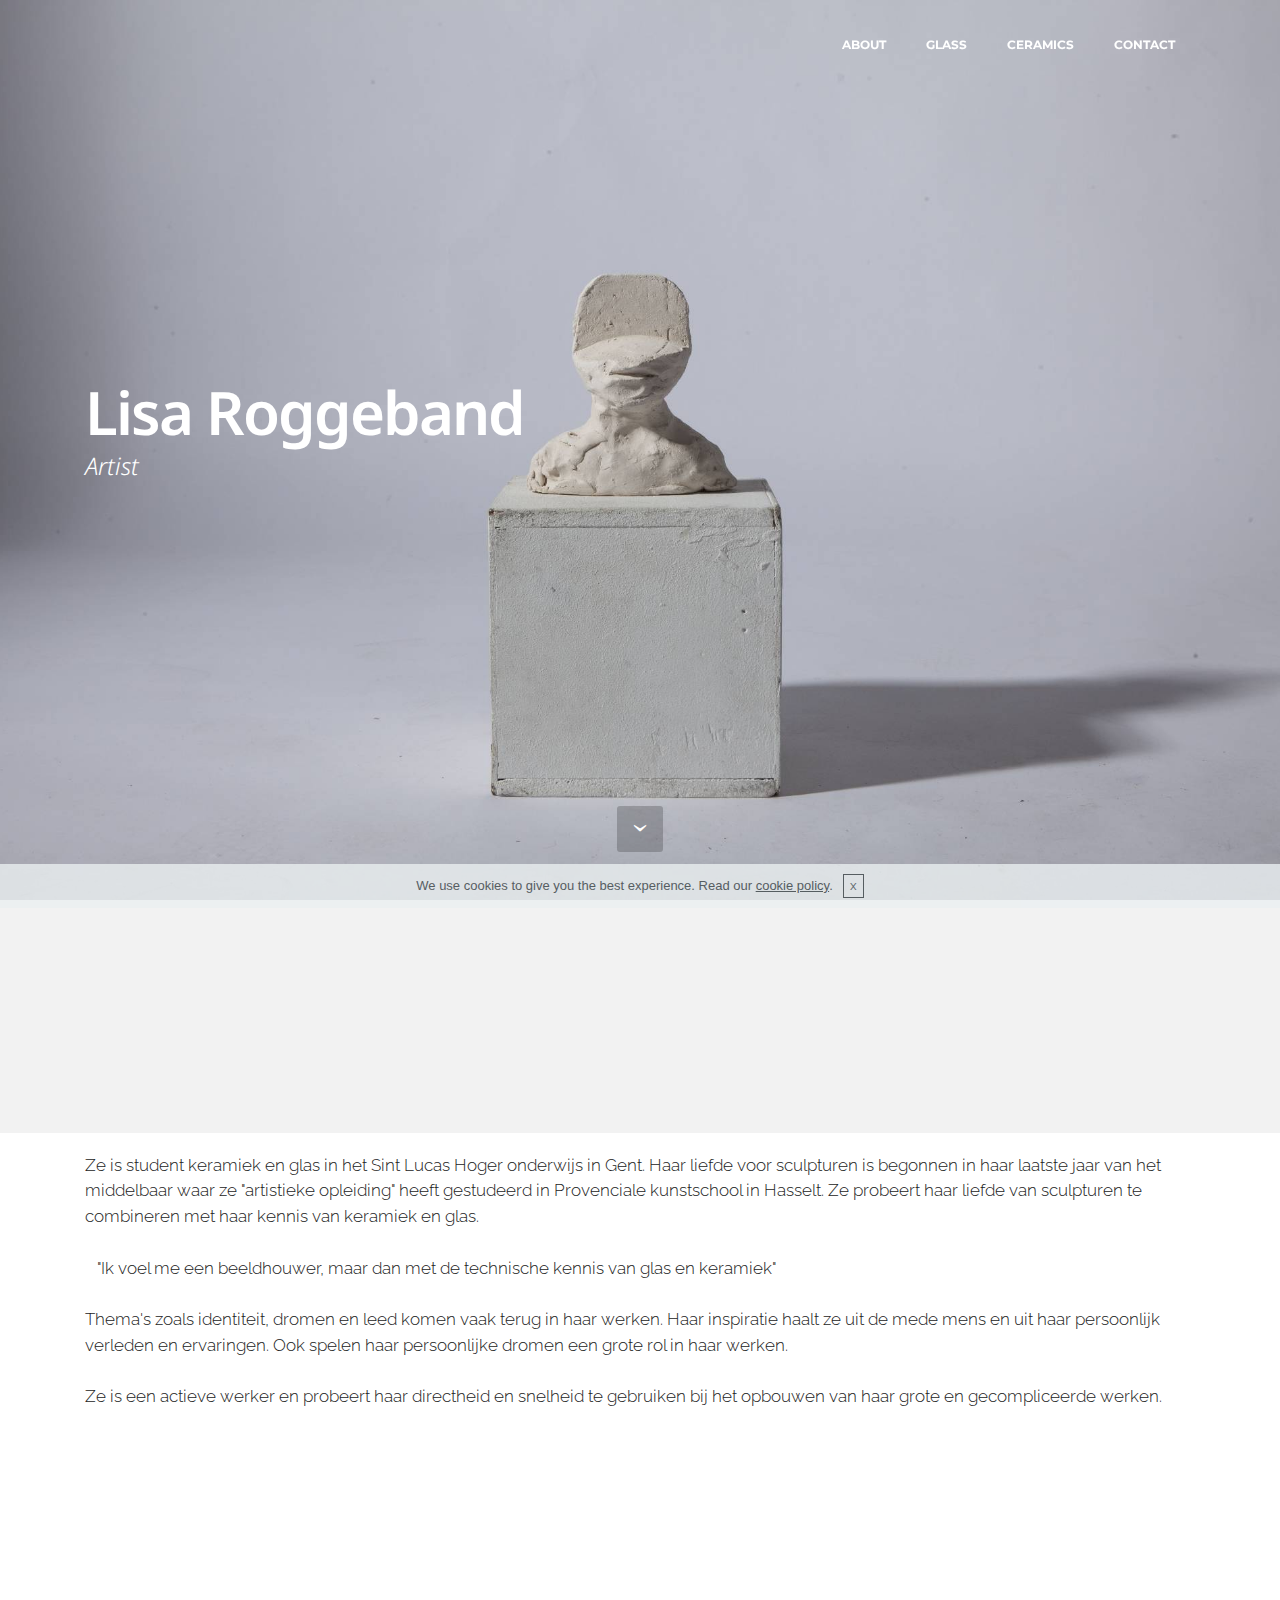
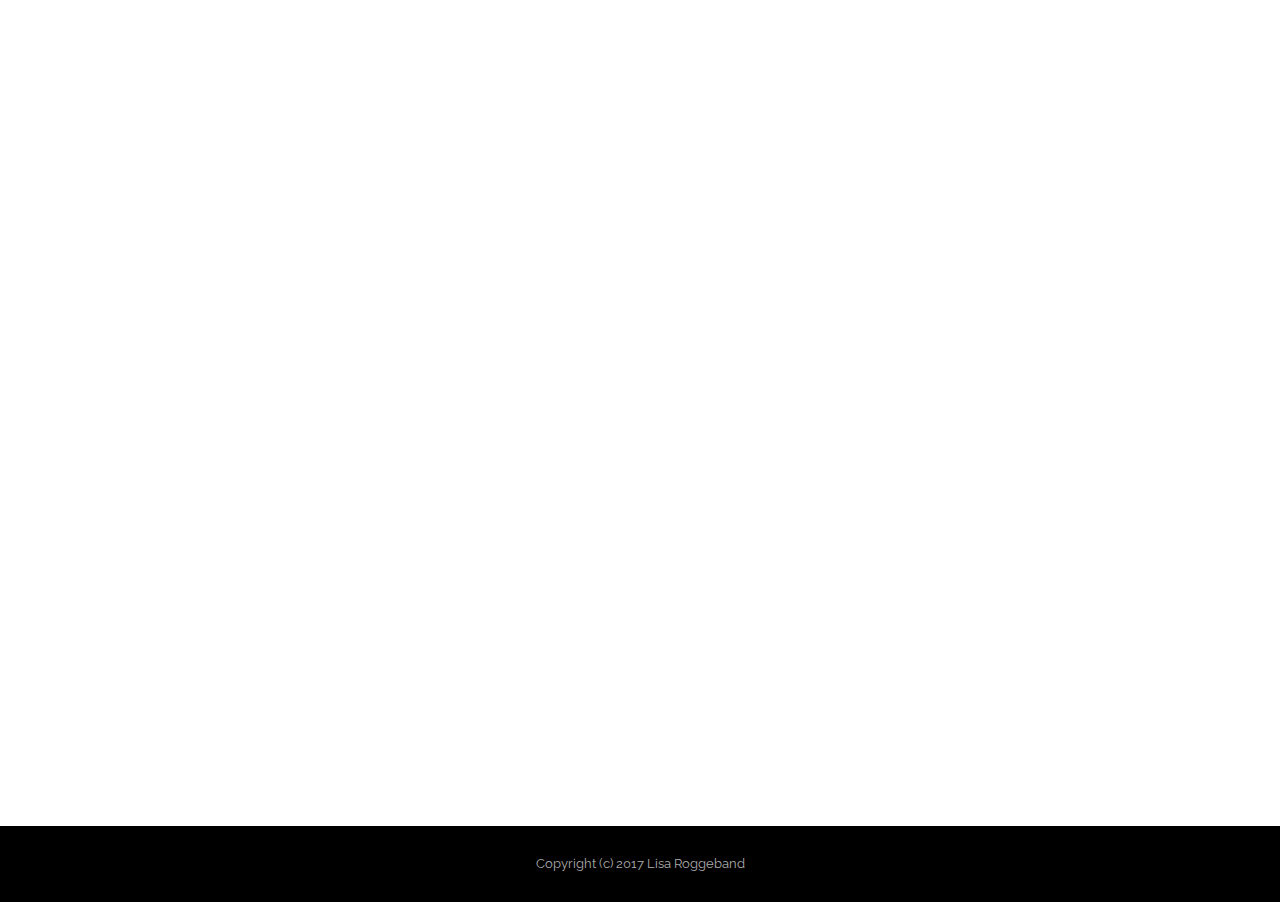
==== commit b0919bcb: "create github pages" ====
--- a/index.html
+++ b/index.html
@@ -25,6 +25,21 @@
   
 </head>
 <body>
+
+<!-- Google Analytics -->
+<script>
+  (function(i,s,o,g,r,a,m){i['GoogleAnalyticsObject']=r;i[r]=i[r]||function(){
+  (i[r].q=i[r].q||[]).push(arguments)},i[r].l=1*new Date();a=s.createElement(o),
+  m=s.getElementsByTagName(o)[0];a.async=1;a.src=g;m.parentNode.insertBefore(a,m)
+  })(window,document,'script','https://www.google-analytics.com/analytics.js','ga');
+
+  ga('create', 'UA-92955575-1', 'auto');
+  ga('send', 'pageview');
+
+</script>
+<!-- /Google Analytics -->
+
+
 <section id="menu-1">
 
     <nav class="navbar navbar-dropdown bg-color transparent navbar-fixed-top">
@@ -51,7 +66,7 @@
 
 </section>
 
-<section class="engine"><a rel="external" href="https://mobirise.com">mobirise.com</a></section><section class="mbr-section mbr-section-hero mbr-section-full mbr-section-with-arrow mbr-after-navbar" id="header5-0" style="background-image: url(assets/images/-mg-2000x1333.jpg);">
+<section class="engine"><a rel="external" href="https://mobirise.com">Website Generator</a></section><section class="mbr-section mbr-section-hero mbr-section-full mbr-section-with-arrow mbr-after-navbar" id="header5-0" style="background-image: url(assets/images/-mg-2000x1333.jpg);">
 
     
 
@@ -134,7 +149,7 @@
 
                     <form action="https://mobirise.com/" method="post" data-form-title="CONTACT FORM">
 
-                        <input type="hidden" value="vZGWhtPg8Lp23TnS9Wq8iOWR2D7Uo6LAaB0rrmA/RRCrQzV2FzA0Ax295Jabs2eQltb4rf1u24+aYiEefLX6XYoqRuXpd+p9cpqfuoFsU4Yz9h3Vhm1+t+rFtTfT/Kjt" data-form-email="true">
+                        <input type="hidden" value="hxwK4FPgo3oZXTJjJj/+fnfUOWdA2aaTKqjn53w+6+NLhcoc9w8ROgEjEkdv7vXoDUnLli4hQTWI7i63YhK4dhmkv8HH/i3phhZDk5pzfVjb0SQim4YYm6tmIzNtvTTw" data-form-email="true">
 
                         <div class="row row-sm-offset">
 
@@ -215,6 +230,8 @@
   <script src="assets/tether/tether.min.js"></script>
   <script src="assets/bootstrap/js/bootstrap.min.js"></script>
   <script src="assets/smooth-scroll/smooth-scroll.js"></script>
+  <script src="assets/cookies-alert-plugin/cookies-alert-core.js"></script>
+  <script src="assets/cookies-alert-plugin/cookies-alert-script.js"></script>
   <script src="assets/dropdown/js/script.min.js"></script>
   <script src="assets/touch-swipe/jquery.touch-swipe.min.js"></script>
   <script src="assets/viewport-checker/jquery.viewportchecker.js"></script>
@@ -224,5 +241,6 @@
   
   
   <input name="animation" type="hidden">
+  <input name="cookieData" type="hidden" data-cookie-text="We use cookies to give you the best experience. Read our <a href='privacy.html'>cookie policy</a>.">
   </body>
 </html>